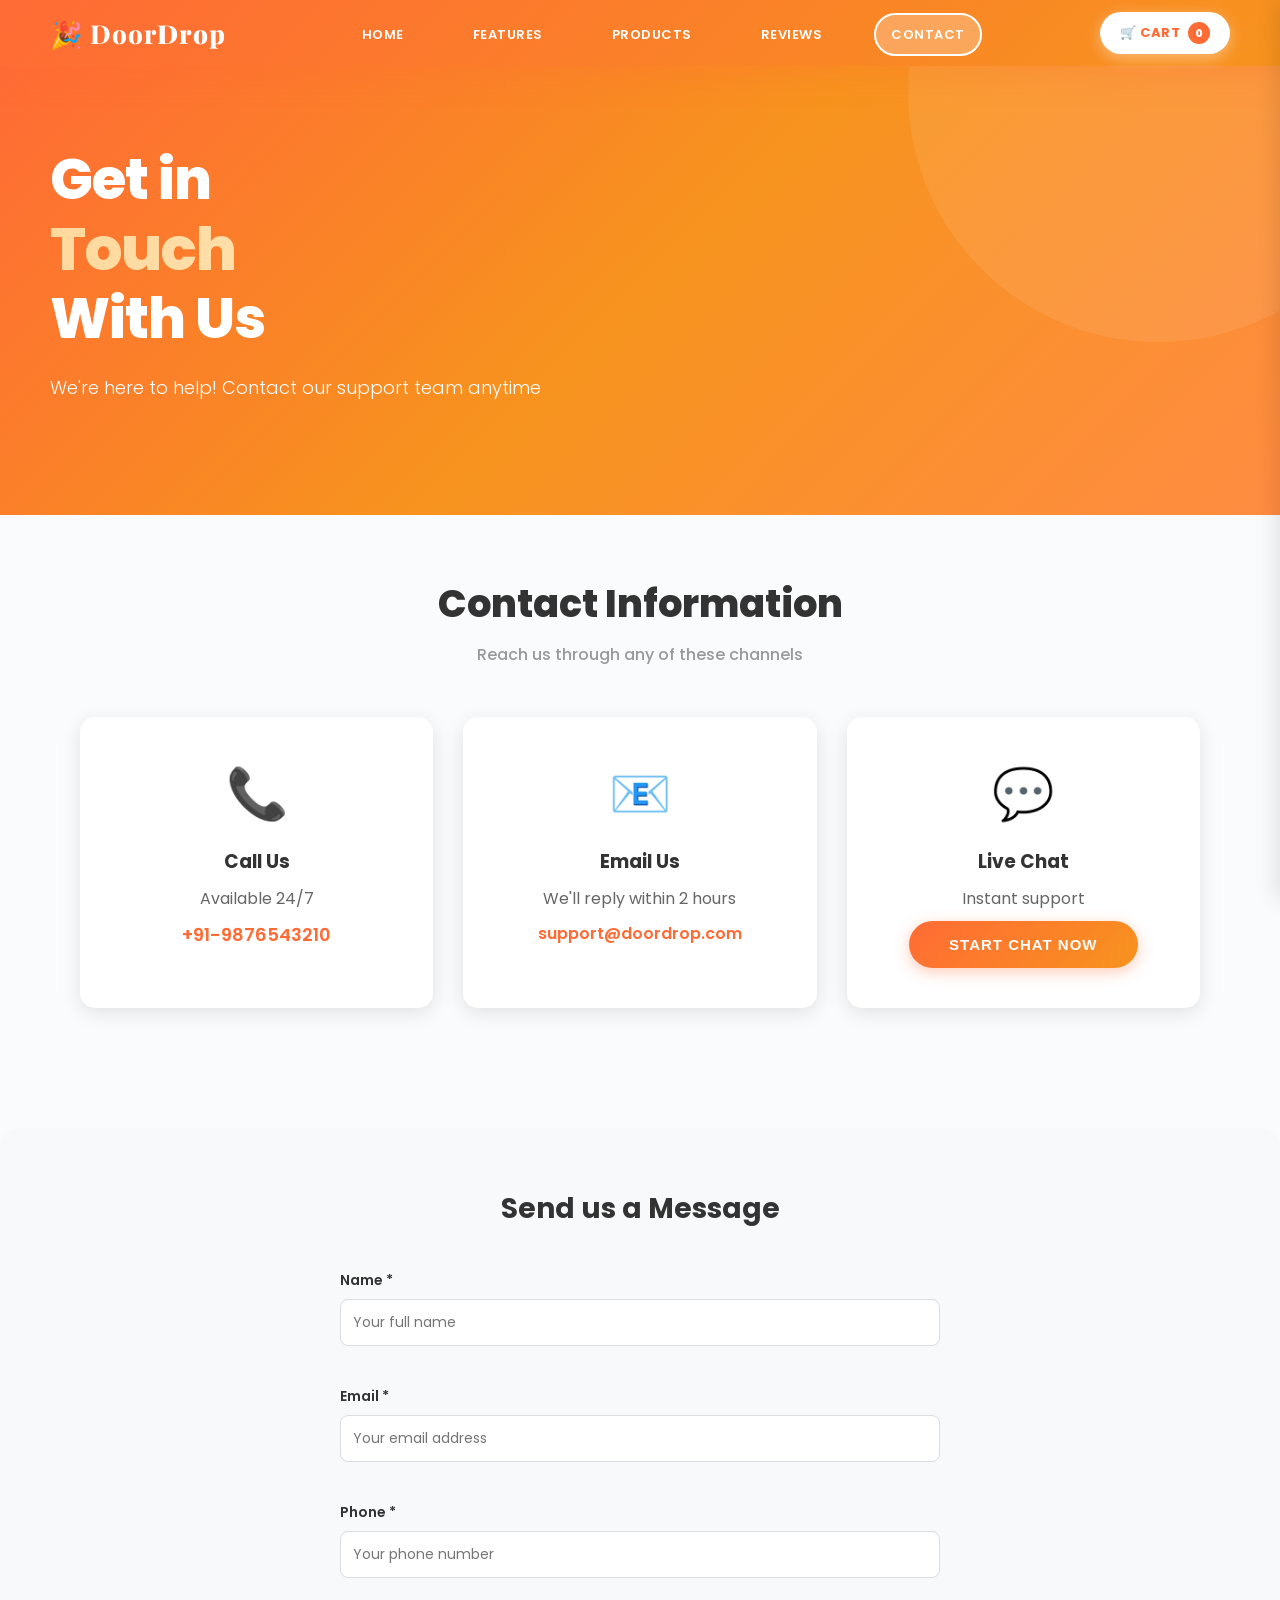
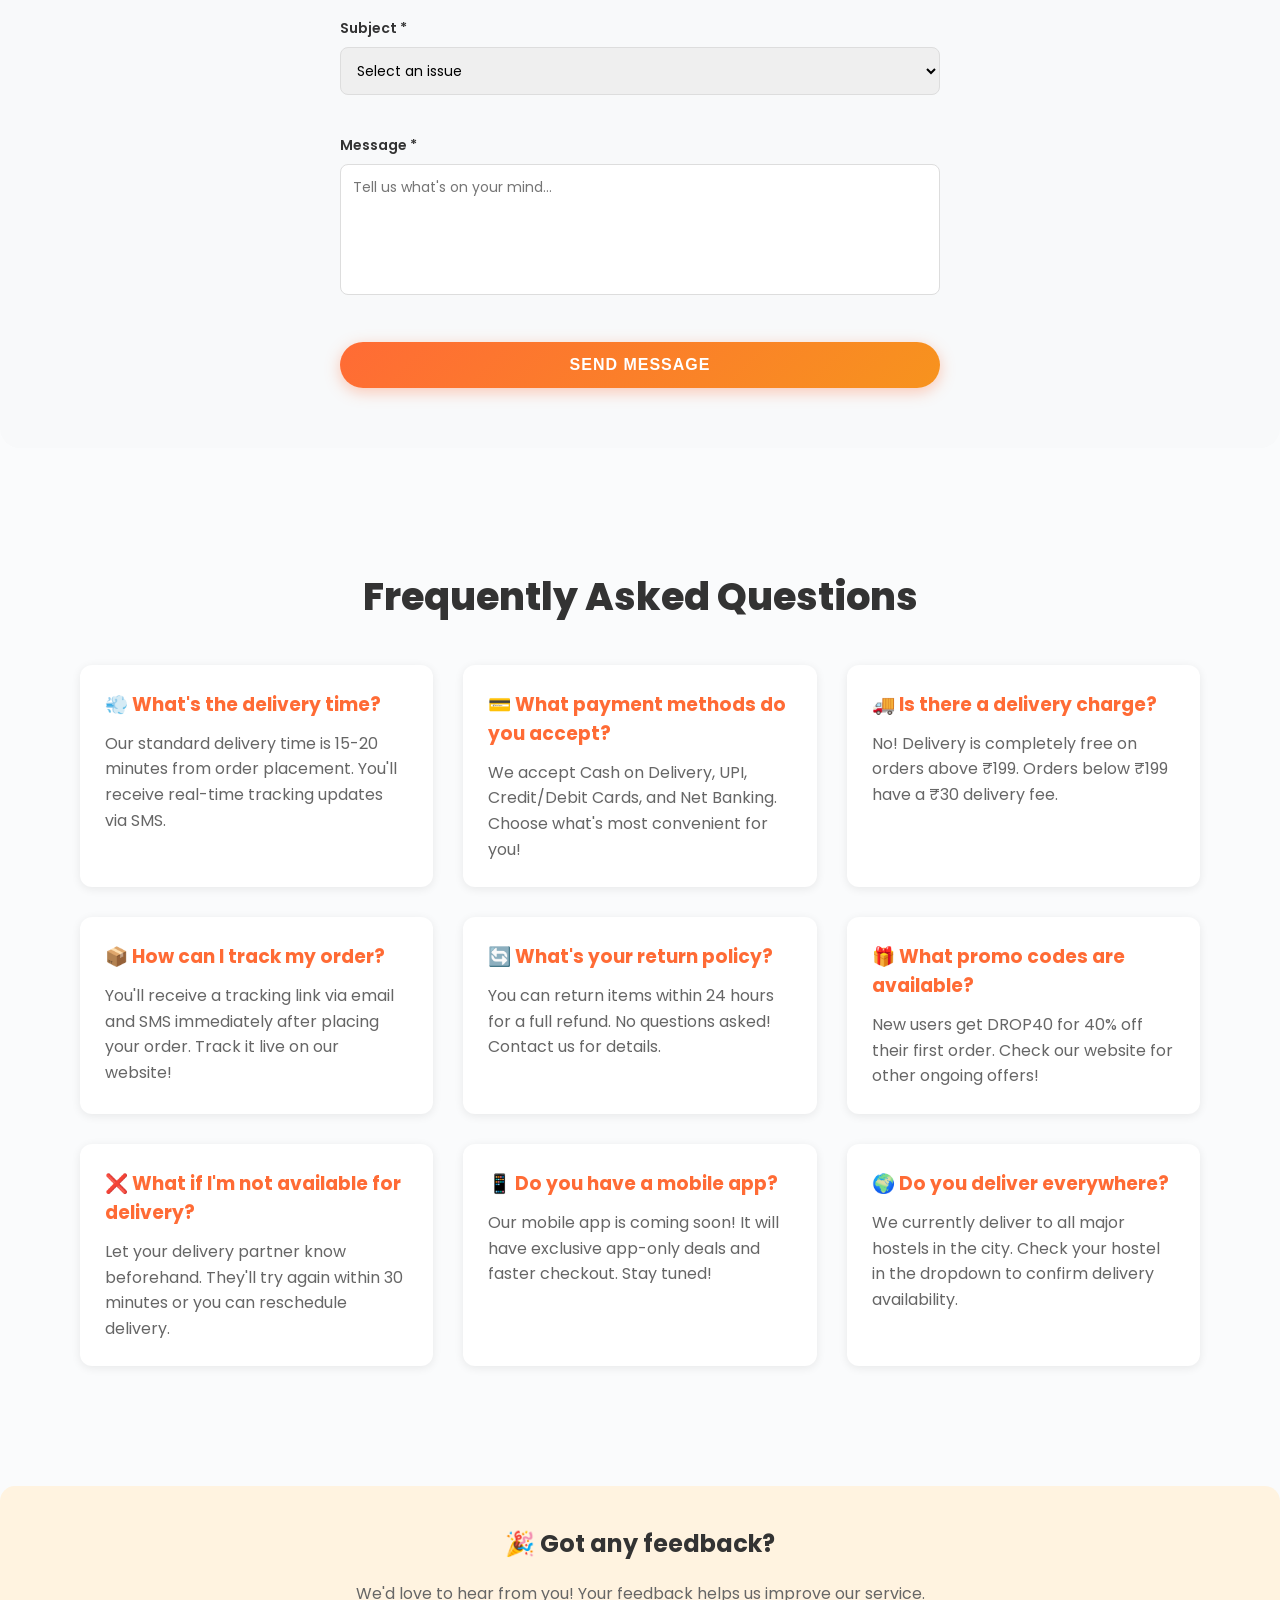
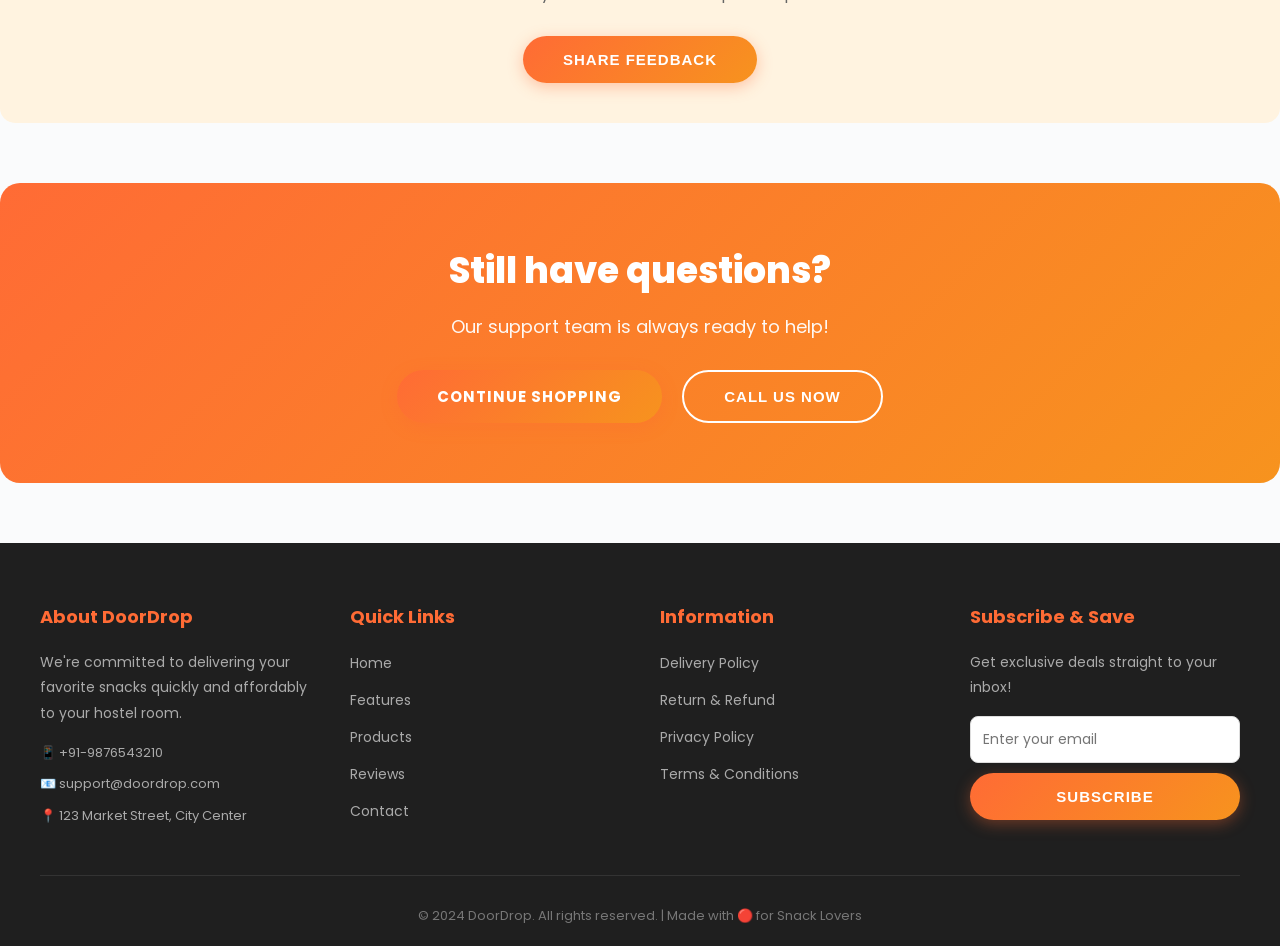
==== contact.html @ be9f6c6a "Add files via upload" ====
<!DOCTYPE html>
<html lang="en">

<head>
    <meta charset="UTF-8">
    <meta name="viewport" content="width=device-width, initial-scale=1.0">
    <title>Contact Us - DoorDrop</title>
    <link
        href="https://fonts.googleapis.com/css2?family=Poppins:wght@300;400;500;600;700;800&family=Playfair+Display:wght@700&display=swap"
        rel="stylesheet">
    <link rel="stylesheet" href="style.css">
</head>

<body>

    <nav class="navbar">
        <div class="nav-container">
            <div class="logo" onclick="window.location.href='index.html'">🎉 Door<span>Drop</span></div>
            <div class="hamburger" onclick="toggleMenu()">
                <span></span><span></span><span></span>
            </div>
            <ul class="nav-links" id="navLinks">
                <li><a href="index.html">Home</a></li>
                <li><a href="features.html">Features</a></li>
                <li><a href="products.html">Products</a></li>
                <li><a href="reviews.html">Reviews</a></li>
                <li><a href="contact.html" class="active">Contact</a></li>
            </ul>
            <button class="nav-cart-btn" onclick="openCart()">🛒 Cart <span class="cart-badge"
                    id="cartBadge">0</span></button>
        </div>
    </nav>

    <section class="hero" style="min-height:300px;">
        <div class="hero-content">
            <h1>Get in <span class="highlight">Touch</span> With Us</h1>
            <p>We're here to help! Contact our support team anytime</p>
        </div>
    </section>

    <section class="container">
        <h2 class="section-title">Contact Information</h2>
        <p class="section-subtitle">Reach us through any of these channels</p>

        <div
            style="display:grid;grid-template-columns:repeat(auto-fit,minmax(250px,1fr));gap:30px;margin-top:50px;margin-bottom:60px;">
            <div
                style="background:white;padding:40px;border-radius:15px;box-shadow:0 5px 20px rgba(0,0,0,0.1);text-align:center;">
                <div style="font-size:50px;margin-bottom:15px;">📞</div>
                <h3>Call Us</h3>
                <p style="margin:10px 0;color:#666;">Available 24/7</p>
                <p style="font-size:18px;font-weight:600;color:#ff6b35;">+91-9876543210</p>
            </div>

            <div
                style="background:white;padding:40px;border-radius:15px;box-shadow:0 5px 20px rgba(0,0,0,0.1);text-align:center;">
                <div style="font-size:50px;margin-bottom:15px;">📧</div>
                <h3>Email Us</h3>
                <p style="margin:10px 0;color:#666;">We'll reply within 2 hours</p>
                <p style="font-size:16px;font-weight:600;color:#ff6b35;">support@doordrop.com</p>
            </div>

            <div
                style="background:white;padding:40px;border-radius:15px;box-shadow:0 5px 20px rgba(0,0,0,0.1);text-align:center;">
                <div style="font-size:50px;margin-bottom:15px;">💬</div>
                <h3>Live Chat</h3>
                <p style="margin:10px 0;color:#666;">Instant support</p>
                <button class="btn-primary" onclick="showToast('💬 Live chat feature coming soon!')">Start Chat
                    Now</button>
            </div>
        </div>
    </section>

    <section style="background:#f8f9fa;padding:60px 40px;border-radius:20px;">
        <div style="max-width:600px;margin:0 auto;">
            <h2 style="text-align:center;margin-bottom:40px;font-size:28px;">Send us a Message</h2>
            <form style="display:flex;flex-direction:column;gap:20px;">
                <div class="form-group">
                    <label style="color:#333;font-weight:600;display:block;margin-bottom:8px;">Name *</label>
                    <input type="text" placeholder="Your full name"
                        style="width:100%;padding:12px;border:1px solid #ddd;border-radius:8px;font-family:'Poppins',sans-serif;font-size:14px;">
                </div>

                <div class="form-group">
                    <label style="color:#333;font-weight:600;display:block;margin-bottom:8px;">Email *</label>
                    <input type="email" placeholder="Your email address"
                        style="width:100%;padding:12px;border:1px solid #ddd;border-radius:8px;font-family:'Poppins',sans-serif;font-size:14px;">
                </div>

                <div class="form-group">
                    <label style="color:#333;font-weight:600;display:block;margin-bottom:8px;">Phone *</label>
                    <input type="tel" placeholder="Your phone number"
                        style="width:100%;padding:12px;border:1px solid #ddd;border-radius:8px;font-family:'Poppins',sans-serif;font-size:14px;"
                        maxlength="10">
                </div>

                <div class="form-group">
                    <label style="color:#333;font-weight:600;display:block;margin-bottom:8px;">Subject *</label>
                    <select
                        style="width:100%;padding:12px;border:1px solid #ddd;border-radius:8px;font-family:'Poppins',sans-serif;font-size:14px;">
                        <option>Select an issue</option>
                        <option>Order Issue</option>
                        <option>Delivery Problem</option>
                        <option>Product Quality</option>
                        <option>Payment Issue</option>
                        <option>Refund Request</option>
                        <option>General Inquiry</option>
                        <option>Partnership</option>
                    </select>
                </div>

                <div class="form-group">
                    <label style="color:#333;font-weight:600;display:block;margin-bottom:8px;">Message *</label>
                    <textarea placeholder="Tell us what's on your mind..." rows="5"
                        style="width:100%;padding:12px;border:1px solid #ddd;border-radius:8px;font-family:'Poppins',sans-serif;font-size:14px;resize:none;"></textarea>
                </div>

                <button class="btn-primary" onclick="showToast('✅ Message sent! We\'ll get back to you soon.')"
                    type="button" style="padding:14px;font-size:16px;border:none;cursor:pointer;width:100%;">Send
                    Message</button>
            </form>
        </div>
    </section>

    <section class="container" style="margin-top:60px;">
        <h2 class="section-title">Frequently Asked Questions</h2>
        <div style="display:grid;grid-template-columns:repeat(auto-fit,minmax(300px,1fr));gap:30px;margin-top:40px;">

            <div style="background:white;padding:25px;border-radius:12px;box-shadow:0 2px 10px rgba(0,0,0,0.08);">
                <h3 style="color:#ff6b35;margin-bottom:12px;">💨 What's the delivery time?</h3>
                <p style="color:#666;line-height:1.6;">Our standard delivery time is 15-20 minutes from order placement.
                    You'll receive real-time tracking updates via SMS.</p>
            </div>

            <div style="background:white;padding:25px;border-radius:12px;box-shadow:0 2px 10px rgba(0,0,0,0.08);">
                <h3 style="color:#ff6b35;margin-bottom:12px;">💳 What payment methods do you accept?</h3>
                <p style="color:#666;line-height:1.6;">We accept Cash on Delivery, UPI, Credit/Debit Cards, and Net
                    Banking. Choose what's most convenient for you!</p>
            </div>

            <div style="background:white;padding:25px;border-radius:12px;box-shadow:0 2px 10px rgba(0,0,0,0.08);">
                <h3 style="color:#ff6b35;margin-bottom:12px;">🚚 Is there a delivery charge?</h3>
                <p style="color:#666;line-height:1.6;">No! Delivery is completely free on orders above ₹199. Orders
                    below ₹199 have a ₹30 delivery fee.</p>
            </div>

            <div style="background:white;padding:25px;border-radius:12px;box-shadow:0 2px 10px rgba(0,0,0,0.08);">
                <h3 style="color:#ff6b35;margin-bottom:12px;">📦 How can I track my order?</h3>
                <p style="color:#666;line-height:1.6;">You'll receive a tracking link via email and SMS immediately
                    after placing your order. Track it live on our website!</p>
            </div>

            <div style="background:white;padding:25px;border-radius:12px;box-shadow:0 2px 10px rgba(0,0,0,0.08);">
                <h3 style="color:#ff6b35;margin-bottom:12px;">🔄 What's your return policy?</h3>
                <p style="color:#666;line-height:1.6;">You can return items within 24 hours for a full refund. No
                    questions asked! Contact us for details.</p>
            </div>

            <div style="background:white;padding:25px;border-radius:12px;box-shadow:0 2px 10px rgba(0,0,0,0.08);">
                <h3 style="color:#ff6b35;margin-bottom:12px;">🎁 What promo codes are available?</h3>
                <p style="color:#666;line-height:1.6;">New users get DROP40 for 40% off their first order. Check our
                    website for other ongoing offers!</p>
            </div>

            <div style="background:white;padding:25px;border-radius:12px;box-shadow:0 2px 10px rgba(0,0,0,0.08);">
                <h3 style="color:#ff6b35;margin-bottom:12px;">❌ What if I'm not available for delivery?</h3>
                <p style="color:#666;line-height:1.6;">Let your delivery partner know beforehand. They'll try again
                    within 30 minutes or you can reschedule delivery.</p>
            </div>

            <div style="background:white;padding:25px;border-radius:12px;box-shadow:0 2px 10px rgba(0,0,0,0.08);">
                <h3 style="color:#ff6b35;margin-bottom:12px;">📱 Do you have a mobile app?</h3>
                <p style="color:#666;line-height:1.6;">Our mobile app is coming soon! It will have exclusive app-only
                    deals and faster checkout. Stay tuned!</p>
            </div>

            <div style="background:white;padding:25px;border-radius:12px;box-shadow:0 2px 10px rgba(0,0,0,0.08);">
                <h3 style="color:#ff6b35;margin-bottom:12px;">🌍 Do you deliver everywhere?</h3>
                <p style="color:#666;line-height:1.6;">We currently deliver to all major hostels in the city. Check your
                    hostel in the dropdown to confirm delivery availability.</p>
            </div>

        </div>
    </section>

    <section style="background:#fff3e0;padding:40px;border-radius:15px;margin:60px 0;">
        <h2 style="text-align:center;margin-bottom:20px;">🎉 Got any feedback?</h2>
        <p style="text-align:center;color:#666;margin-bottom:30px;">We'd love to hear from you! Your feedback helps us
            improve our service.</p>
        <div style="text-align:center;">
            <button class="btn-primary"
                onclick="showToast('Thanks for your feedback! Please fill the contact form above.')">Share
                Feedback</button>
        </div>
    </section>

    <section class="cta-section">
        <h2>Still have questions?</h2>
        <p>Our support team is always ready to help!</p>
        <div class="cta-buttons" style="justify-content:center;">
            <a href="products.html" class="btn-primary">Continue Shopping</a>
            <button class="btn-secondary" onclick="showToast('📞 Calling support team...')">Call Us Now</button>
        </div>
    </section>

    <footer class="footer">
        <div class="footer-content">
            <div class="footer-section">
                <h3>About DoorDrop</h3>
                <p>We're committed to delivering your favorite snacks quickly and affordably to your hostel room.</p>
                <div class="contact-info">
                    <p>📱 +91-9876543210</p>
                    <p>📧 support@doordrop.com</p>
                    <p>📍 123 Market Street, City Center</p>
                </div>
            </div>
            <div class="footer-section">
                <h3>Quick Links</h3>
                <ul>
                    <li><a href="index.html">Home</a></li>
                    <li><a href="features.html">Features</a></li>
                    <li><a href="products.html">Products</a></li>
                    <li><a href="reviews.html">Reviews</a></li>
                    <li><a href="contact.html">Contact</a></li>
                </ul>
            </div>
            <div class="footer-section">
                <h3>Information</h3>
                <ul>
                    <li><a href="#">Delivery Policy</a></li>
                    <li><a href="#">Return & Refund</a></li>
                    <li><a href="#">Privacy Policy</a></li>
                    <li><a href="#">Terms & Conditions</a></li>
                </ul>
            </div>
            <div class="footer-section">
                <h3>Subscribe & Save</h3>
                <p>Get exclusive deals straight to your inbox!</p>
                <div class="form-group" style="margin-bottom:0;">
                    <input type="email" id="newsletterEmail" placeholder="Enter your email" style="margin-bottom:10px;">
                    <button class="btn-primary" onclick="subscribeNewsletter()" style="width:100%;">Subscribe</button>
                </div>
            </div>
        </div>
        <div class="footer-bottom">
            <p>&copy; 2024 DoorDrop. All rights reserved. | Made with 🔴 for Snack Lovers</p>
        </div>
    </footer>

    <div id="toast" class="toast"></div>
    <div class="cart-overlay" id="cartOverlay" onclick="closeCart()"></div>
    <aside class="cart-sidebar" id="cartSidebar">
        <div class="cart-sidebar-head">
            <div>
                <h3>🛒 Your Cart</h3>
                <div class="cart-head-count" id="cartHeadCount">0 items</div>
            </div>
            <button class="cart-close-btn" onclick="closeCart()">✕</button>
        </div>
        <div class="cart-items-scroll" id="cartItemsList">
            <div class="cart-empty-state">
                <div class="cart-empty-icon">🛒</div>
                <p>Your cart is empty.<br>Start adding snacks!</p>
            </div>
        </div>
        <div class="cart-sidebar-foot">
            <div class="cart-total-row">
                <span>Total</span>
                <span class="cart-total-amount" id="cartTotalAmt">₹0</span>
            </div>
            <div class="cart-free-del">🚚 Free delivery on orders above ₹199</div>
            <button class="cart-checkout-btn" onclick="openCheckout()">Proceed to Checkout →</button>
        </div>
    </aside>

    <div class="checkout-modal-bg" id="checkoutModalBg">
        <div class="checkout-modal">
            <div class="checkout-modal-head">
                <h3>📋 Complete Your Order</h3>
                <button class="cart-close-btn" onclick="closeCheckout()">✕</button>
            </div>
            <div class="checkout-modal-body">
                <div class="checkout-order-box" id="checkoutSummaryBox"></div>
                <div class="form-group">
                    <label>Full Name *</label>
                    <input type="text" id="co_name" placeholder="Your full name">
                </div>
                <div class="form-group">
                    <label>Phone Number *</label>
                    <input type="tel" id="co_phone" placeholder="10-digit mobile number" maxlength="10">
                </div>
                <div class="form-group">
                    <label>Email Address</label>
                    <input type="email" id="co_email" placeholder="Your email (optional)">
                </div>
                <div class="form-group">
                    <label>🏠 Hostel Name *</label>
                    <select id="co_hostel">
                        <option value="">Select your hostel</option>
                        <option>Archimedes Hostel</option>
                        <option>Franklin Hostel</option>
                        <option>Magellan Hostel</option>
                        <option>Aristotle Hostel</option>
                        <option>Alfred Nobel Hostel</option>
                        <option>Marco Polo Hostel</option>
                        <option>Armstrong Hostel</option>
                        <option>Vasco da Gama Hostel</option>
                        <option>Columbus Hostel</option>
                        <option>IBN Hostel</option>
                        <option>NGH Hostel</option>
                        <option>PI Hostel</option>
                    </select>
                </div>
                <div class="hostel-fields-row">
                    <div class="form-group" style="margin-bottom:0;">
                        <label>🏢 Floor *</label>
                        <select id="co_floor">
                            <option value="">Select floor</option>
                            <option value="Ground">Ground Floor</option>
                            <option value="1st">1st Floor</option>
                            <option value="2nd">2nd Floor</option>
                            <option value="3rd">3rd Floor</option>
                            <option value="4th">4th Floor</option>
                            <option value="5th">5th Floor</option>
                            <option value="6th">6th Floor</option>
                            <option value="7th">7th Floor</option>
                            <option value="8th">8th Floor</option>
                            <option value="9th">9th Floor</option>
                        </select>
                    </div>
                    <div class="form-group" style="margin-bottom:0;">
                        <label>🚪 Room Number *</label>
                        <input type="text" id="co_room" placeholder="e.g. 204">
                    </div>
                </div>
                <div class="form-group" style="margin-top:20px;">
                    <label>Payment Method *</label>
                    <select id="co_payment">
                        <option value="">Select payment method</option>
                        <option value="cod">Cash on Delivery</option>
                        <option value="upi">UPI Payment</option>
                        <option value="card">Credit / Debit Card</option>
                        <option value="netbanking">Net Banking</option>
                    </select>
                </div>
                <div class="form-group">
                    <label>Promo Code</label>
                    <div class="promo-row">
                        <input type="text" id="co_promo" placeholder="e.g. DROP40">
                        <button class="btn-small" onclick="applyPromo()">Apply</button>
                    </div>
                </div>
                <button class="cart-checkout-btn" onclick="placeOrder()" style="margin-top:20px;">✅ Place Order</button>
            </div>
        </div>
    </div>

    <div class="success-modal-bg" id="successModalBg">
        <div class="success-modal-box">
            <div class="success-check">✅</div>
            <h2>Order Placed Successfully!</h2>
            <p>Thank you for shopping with DoorDrop. Your snacks are on the way to your room!</p>
            <div class="success-order-id" id="successOrderId">DD000000</div>
            <div class="success-delivery-note" id="successDeliveryNote"></div>
            <button class="btn-primary" onclick="closeSuccess()">Back to Home</button>
        </div>
    </div>

    <script src="script.js"></script>
</body>

</html>
---- style.css ----
* {
    margin: 0;
    padding: 0;
    box-sizing: border-box;
}

body {
    font-family: 'Poppins', sans-serif;
    background-color: #fafbfc;
    color: #333;
    overflow-x: hidden;
}

html {
    scroll-behavior: smooth;
}

/* ============ NAVIGATION ============ */
.navbar {
    background: linear-gradient(135deg, #ff6b35 0%, #f7931e 100%);
    padding: 12px 50px;
    position: sticky;
    top: 0;
    z-index: 1000;
    box-shadow: 0 8px 32px rgba(255, 107, 53, 0.25);
}

.nav-container {
    max-width: 1200px;
    margin: 0 auto;
    display: flex;
    justify-content: space-between;
    align-items: center;
    gap: 20px;
}

.logo {
    color: white;
    font-size: 26px;
    font-weight: 800;
    font-family: 'Playfair Display', serif;
    letter-spacing: 1px;
    cursor: pointer;
    flex-shrink: 0;
    transition: transform 0.3s ease;
}

.logo:hover {
    transform: scale(1.05);
}

.logo span {
    color: #fff;
    font-weight: 900;
}

.nav-links {
    display: flex;
    gap: 35px;
    list-style: none;
    flex: 1;
    justify-content: center;
}

.nav-links a {
    color: white;
    text-decoration: none;
    font-size: 13px;
    font-weight: 600;
    padding: 10px 15px;
    border-radius: 25px;
    transition: all 0.3s;
    text-transform: uppercase;
    letter-spacing: 0.5px;
    border: 2px solid transparent;
}

.nav-links a:hover,
.nav-links a.active {
    background-color: rgba(255, 255, 255, 0.25);
    transform: translateY(-2px);
    border-color: white;
}

/* ── Cart Trigger Button ── */
.nav-cart-btn {
    display: flex;
    align-items: center;
    gap: 8px;
    background: white;
    color: #ff6b35;
    border: none;
    padding: 10px 20px;
    border-radius: 50px;
    font-family: 'Poppins', sans-serif;
    font-size: 13px;
    font-weight: 700;
    cursor: pointer;
    transition: all 0.3s;
    flex-shrink: 0;
    text-transform: uppercase;
    letter-spacing: 0.5px;
    box-shadow: 0 4px 15px rgba(255, 255, 255, 0.4);
}

.nav-cart-btn:hover {
    transform: translateY(-2px);
    box-shadow: 0 8px 24px rgba(255, 255, 255, 0.6);
    background: #fafafa;
}

.cart-badge {
    background: #ff6b35;
    color: white;
    border-radius: 50%;
    min-width: 22px;
    height: 22px;
    font-size: 11px;
    font-weight: 800;
    display: inline-flex;
    align-items: center;
    justify-content: center;
    padding: 0 4px;
    transition: transform 0.2s;
}

.cart-badge.pop {
    animation: badgePop 0.25s ease;
}

@keyframes badgePop {
    0%, 100% { transform: scale(1); }
    50% { transform: scale(1.5); }
}

.hamburger {
    display: none;
    flex-direction: column;
    gap: 5px;
    cursor: pointer;
}

.hamburger span {
    width: 25px;
    height: 3px;
    background: white;
    border-radius: 2px;
    transition: all 0.3s;
}

/* ============ HERO SECTION ============ */
.hero {
    background: linear-gradient(135deg, #ff6b35 0%, #f7931e 50%, #ff8c42 100%);
    color: white;
    padding: 80px 50px;
    display: flex;
    align-items: center;
    justify-content: space-between;
    gap: 60px;
    position: relative;
    overflow: hidden;
    min-height: 600px;
}

.hero::before {
    content: '';
    position: absolute;
    top: -50%;
    right: -10%;
    width: 500px;
    height: 500px;
    background: rgba(255, 255, 255, 0.08);
    border-radius: 50%;
}

.hero-content {
    flex: 1;
    z-index: 2;
}

.hero h1 {
    font-size: 56px;
    font-weight: 800;
    margin-bottom: 20px;
    letter-spacing: -1px;
    line-height: 1.2;
    animation: slideInLeft 0.8s ease-out;
}

.hero .highlight {
    color: #fff;
    font-size: 60px;
    display: block;
    background: linear-gradient(135deg, #ffd89b, #fff9e6);
    -webkit-background-clip: text;
    -webkit-text-fill-color: transparent;
    background-clip: text;
}

.hero p {
    font-size: 18px;
    opacity: 0.95;
    margin-bottom: 30px;
    line-height: 1.8;
    font-weight: 300;
    animation: slideInLeft 0.8s ease-out 0.1s both;
}

.hero-image {
    flex: 1;
    position: relative;
    height: 400px;
    z-index: 2;
}

.floating-item {
    position: absolute;
    font-size: 70px;
    animation: float 3s ease-in-out infinite;
    filter: drop-shadow(0 4px 8px rgba(0,0,0,0.1));
}

.item1 { top: 20px; left: 20px; animation-delay: 0s; }
.item2 { top: 100px; right: 40px; animation-delay: 0.5s; }
.item3 { bottom: 50px; left: 50px; animation-delay: 1s; }
.item4 { top: 180px; right: 100px; animation-delay: 1.5s; }
.item5 { bottom: 20px; right: 20px; animation-delay: 2s; }

@keyframes float {
    0%, 100% { transform: translateY(0px); }
    50% { transform: translateY(-20px); }
}

@keyframes slideInLeft {
    from {
        opacity: 0;
        transform: translateX(-50px);
    }
    to {
        opacity: 1;
        transform: translateX(0);
    }
}

/* ============ BUTTONS ============ */
.cta-buttons {
    display: flex;
    gap: 20px;
    flex-wrap: wrap;
    animation: slideInLeft 0.8s ease-out 0.2s both;
}

.btn-primary,
.btn-secondary {
    padding: 15px 40px;
    border-radius: 50px;
    cursor: pointer;
    font-size: 15px;
    font-weight: 700;
    transition: all 0.3s;
    text-transform: uppercase;
    letter-spacing: 1px;
    text-decoration: none;
    display: inline-flex;
    align-items: center;
    justify-content: center;
    border: none;
}

.btn-primary {
    background: linear-gradient(135deg, #ff6b35 0%, #f7931e 100%);
    color: white;
    box-shadow: 0 4px 15px rgba(255, 107, 53, 0.35);
}

.btn-primary:hover {
    transform: translateY(-3px);
    box-shadow: 0 8px 25px rgba(255, 107, 53, 0.45);
}

.btn-secondary {
    background: transparent;
    color: white;
    border: 2px solid white;
}

.btn-secondary:hover {
    background: rgba(255, 255, 255, 0.1);
    transform: translateY(-3px);
}

.btn-small {
    padding: 8px 20px;
    font-size: 12px;
    border-radius: 25px;
    background: #ff6b35;
    color: white;
    border: none;
    cursor: pointer;
    transition: all 0.3s;
    font-weight: 600;
}

.btn-small:hover {
    background: #f7931e;
    transform: scale(1.05);
}

/* ============ STATS ============ */
.stats {
    display: grid;
    grid-template-columns: repeat(auto-fit, minmax(200px, 1fr));
    gap: 30px;
    max-width: 1200px;
    margin: 0 auto;
    padding: 50px;
    background: white;
    border-radius: 20px;
    margin-top: -80px;
    position: relative;
    z-index: 10;
    box-shadow: 0 10px 40px rgba(255, 107, 53, 0.1);
}

.stat-item {
    text-align: center;
    padding: 30px;
    background: linear-gradient(135deg, #fff5f0, #fff9f3);
    border-radius: 15px;
    cursor: pointer;
    transition: all 0.3s;
    border: 1px solid #ffe4d1;
}

.stat-item:hover {
    transform: translateY(-5px);
    box-shadow: 0 8px 20px rgba(255, 107, 53, 0.15);
    border-color: #ff6b35;
}

.stat-item h3 {
    font-size: 32px;
    color: #ff6b35;
    font-weight: 800;
    margin-bottom: 10px;
}

.stat-item p {
    color: #666;
    font-size: 14px;
    font-weight: 500;
}

/* ============ CONTAINER ============ */
.container {
    max-width: 1200px;
    margin: 0 auto;
    padding: 60px 40px;
}

.section-title {
    font-size: 38px;
    font-weight: 800;
    color: #333;
    margin-bottom: 10px;
    text-align: center;
}

.section-subtitle {
    text-align: center;
    color: #999;
    font-size: 16px;
    margin-bottom: 40px;
    font-weight: 500;
}

/* ============ FEATURE CARDS ============ */
.features-preview {
    display: grid;
    grid-template-columns: repeat(auto-fit, minmax(260px, 1fr));
    gap: 30px;
    margin-bottom: 20px;
}

.feature-card {
    background: white;
    padding: 40px 30px;
    border-radius: 16px;
    text-align: center;
    transition: all 0.3s;
    border: 1px solid #f0f0f0;
    box-shadow: 0 2px 10px rgba(0, 0, 0, 0.05);
    cursor: pointer;
}

.feature-card:hover {
    transform: translateY(-8px);
    box-shadow: 0 15px 40px rgba(255, 107, 53, 0.15);
    border-color: #ff6b35;
}

.feature-icon {
    font-size: 48px;
    margin-bottom: 15px;
    display: block;
}

.feature-card h3 {
    font-size: 18px;
    font-weight: 700;
    margin-bottom: 12px;
    color: #333;
}

.feature-card p {
    color: #666;
    font-size: 14px;
    line-height: 1.6;
    font-weight: 400;
}

/* ============ OFFER SECTION ============ */
.offer-section {
    background: linear-gradient(135deg, #ff6b35 0%, #f7931e 100%);
    padding: 60px 40px;
    text-align: center;
    border-radius: 20px;
    margin: 60px auto;
    max-width: 1200px;
    color: white;
}

.offer-box {
    background: rgba(255, 255, 255, 0.08);
    padding: 40px;
    border-radius: 16px;
    border: 1px solid rgba(255, 255, 255, 0.15);
}

.offer-box h2 {
    font-size: 32px;
    margin-bottom: 15px;
    font-weight: 800;
}

.price-tag {
    font-size: 48px;
    color: #fff;
    font-weight: 900;
    margin-bottom: 10px;
    background: linear-gradient(135deg, #ffd89b, #fff9e6);
    -webkit-background-clip: text;
    -webkit-text-fill-color: transparent;
    background-clip: text;
}

.offer-box p {
    font-size: 18px;
    margin-bottom: 30px;
    opacity: 0.95;
}

.countdown {
    display: flex;
    justify-content: center;
    gap: 20px;
    margin: 30px 0;
}

.timer-box {
    background: rgba(255, 255, 255, 0.12);
    padding: 20px 30px;
    border-radius: 12px;
    backdrop-filter: blur(10px);
    border: 1px solid rgba(255, 255, 255, 0.2);
}

.timer-box span {
    font-size: 32px;
    font-weight: 800;
    display: block;
    color: white;
}

.timer-box p {
    font-size: 12px;
    margin-top: 5px;
    opacity: 0.9;
}

/* ============ PRODUCTS GRID ============ */
.products-grid {
    display: grid;
    grid-template-columns: repeat(auto-fill, minmax(240px, 1fr));
    gap: 25px;
}

.product-card {
    background: white;
    border-radius: 16px;
    overflow: hidden;
    transition: all 0.3s;
    box-shadow: 0 2px 12px rgba(0, 0, 0, 0.08);
    border: 1px solid #f0f0f0;
}

.product-card:hover {
    transform: translateY(-8px);
    box-shadow: 0 15px 40px rgba(255, 107, 53, 0.15);
}

.product-image {
    height: 180px;
    background: linear-gradient(135deg, #fff5f0, #fff9f3);
    display: flex;
    align-items: center;
    justify-content: center;
    font-size: 60px;
    position: relative;
    overflow: hidden;
}

.product-badge {
    position: absolute;
    top: 10px;
    right: 10px;
    background: linear-gradient(135deg, #ff6b35, #f7931e);
    color: white;
    padding: 6px 12px;
    border-radius: 20px;
    font-size: 11px;
    font-weight: 700;
    text-transform: uppercase;
}

.product-body {
    padding: 20px;
}

.product-body h3 {
    font-size: 16px;
    font-weight: 700;
    margin-bottom: 8px;
    color: #333;
}

.product-body p {
    font-size: 13px;
    color: #666;
    margin-bottom: 8px;
    font-weight: 500;
}

.product-body p.desc {
    font-size: 13px;
    color: #999;
    font-weight: 400;
    margin-bottom: 15px;
    line-height: 1.5;
}

.price-footer {
    display: flex;
    justify-content: space-between;
    align-items: center;
    border-top: 1px solid #f0f0f0;
    padding-top: 15px;
}

.price {
    font-size: 16px;
    font-weight: 800;
    color: #ff6b35;
}

/* ============ TESTIMONIALS ============ */
.testimonials {
    display: grid;
    grid-template-columns: repeat(auto-fit, minmax(300px, 1fr));
    gap: 25px;
}

.testimonial-card {
    background: white;
    padding: 30px;
    border-radius: 12px;
    box-shadow: 0 2px 10px rgba(0, 0, 0, 0.05);
    border-left: 4px solid #ff6b35;
    transition: all 0.3s;
}

.testimonial-card:hover {
    transform: translateY(-5px);
    box-shadow: 0 10px 30px rgba(255, 107, 53, 0.1);
}

.rating {
    color: #ffc107;
    margin-bottom: 15px;
    font-size: 16px;
}

.testimonial-card p {
    margin-bottom: 15px;
    line-height: 1.6;
    color: #555;
}

.author {
    font-weight: 700;
    color: #333;
    margin-bottom: 5px;
}

/* ============ CTA SECTION ============ */
.cta-section {
    background: linear-gradient(135deg, #ff6b35 0%, #f7931e 100%);
    padding: 60px 40px;
    text-align: center;
    border-radius: 20px;
    margin: 60px 0;
    color: white;
}

.cta-section h2 {
    font-size: 36px;
    font-weight: 800;
    margin-bottom: 15px;
}

.cta-section p {
    font-size: 18px;
    margin-bottom: 30px;
    opacity: 0.95;
}

/* ============ FOOTER ============ */
.footer {
    background: #1f1f1f;
    color: white;
    padding: 60px 40px 20px;
}

.footer-content {
    display: grid;
    grid-template-columns: repeat(auto-fit, minmax(250px, 1fr));
    gap: 40px;
    max-width: 1200px;
    margin: 0 auto 40px;
}

.footer-section h3 {
    font-size: 18px;
    font-weight: 700;
    margin-bottom: 20px;
    color: #ff6b35;
}

.footer-section p {
    font-size: 14px;
    line-height: 1.8;
    color: #aaa;
    margin-bottom: 15px;
}

.footer-section ul {
    list-style: none;
}

.footer-section ul li {
    margin-bottom: 12px;
}

.footer-section a {
    color: #aaa;
    text-decoration: none;
    transition: color 0.3s;
    font-size: 14px;
}

.footer-section a:hover {
    color: #ff6b35;
}

.contact-info p {
    font-size: 13px;
    color: #aaa;
    margin-bottom: 8px;
}

.footer-bottom {
    text-align: center;
    padding-top: 30px;
    border-top: 1px solid #333;
    color: #777;
    font-size: 13px;
}

/* ============ CART SIDEBAR ============ */
.cart-overlay {
    position: fixed;
    top: 0;
    left: 0;
    right: 0;
    bottom: 0;
    background: rgba(0, 0, 0, 0.5);
    z-index: 1900;
    display: none;
    animation: fadeIn 0.3s ease;
}

.cart-sidebar {
    position: fixed;
    right: 0;
    top: 0;
    width: 400px;
    height: 100vh;
    background: white;
    z-index: 2000;
    box-shadow: -5px 0 20px rgba(0, 0, 0, 0.1);
    transform: translateX(100%);
    transition: transform 0.3s ease;
    display: flex;
    flex-direction: column;
}

.cart-sidebar.open {
    transform: translateX(0);
}

.cart-sidebar-head {
    display: flex;
    justify-content: space-between;
    align-items: center;
    padding: 20px;
    background: linear-gradient(135deg, #ff6b35, #f7931e);
    color: white;
}

.cart-sidebar-head h3 {
    font-size: 18px;
    font-weight: 700;
}

.cart-head-count {
    font-size: 12px;
    opacity: 0.9;
}

.cart-close-btn {
    background: none;
    border: none;
    color: white;
    font-size: 24px;
    cursor: pointer;
    transition: transform 0.2s;
}

.cart-close-btn:hover {
    transform: scale(1.2);
}

.cart-items-scroll {
    flex: 1;
    overflow-y: auto;
    padding: 20px;
}

.cart-empty-state {
    text-align: center;
    padding: 60px 20px;
}

.cart-empty-icon {
    font-size: 60px;
    margin-bottom: 15px;
}

.cart-empty-state p {
    color: #999;
    font-size: 14px;
}

.cart-item {
    background: #f9f9f9;
    padding: 15px;
    border-radius: 10px;
    margin-bottom: 15px;
    display: flex;
    justify-content: space-between;
    align-items: center;
}

.cart-item-details {
    flex: 1;
}

.cart-item-name {
    font-weight: 600;
    font-size: 14px;
    margin-bottom: 5px;
}

.cart-item-price {
    color: #ff6b35;
    font-weight: 700;
    font-size: 14px;
}

.cart-sidebar-foot {
    border-top: 1px solid #eee;
    padding: 20px;
}

.cart-total-row {
    display: flex;
    justify-content: space-between;
    font-weight: 700;
    font-size: 16px;
    margin-bottom: 10px;
}

.cart-free-del {
    background: #e8f5e9;
    color: #2e7d32;
    padding: 10px;
    border-radius: 6px;
    font-size: 12px;
    margin-bottom: 15px;
    text-align: center;
    font-weight: 600;
}

.cart-checkout-btn {
    width: 100%;
    padding: 15px;
    background: linear-gradient(135deg, #ff6b35, #f7931e);
    color: white;
    border: none;
    border-radius: 10px;
    font-weight: 700;
    cursor: pointer;
    transition: all 0.3s;
    font-size: 14px;
}

.cart-checkout-btn:hover {
    transform: translateY(-2px);
    box-shadow: 0 8px 20px rgba(255, 107, 53, 0.3);
}

/* ============ CHECKOUT MODAL ============ */
.checkout-modal-bg,
.success-modal-bg {
    position: fixed;
    top: 0;
    left: 0;
    right: 0;
    bottom: 0;
    background: rgba(0, 0, 0, 0.6);
    z-index: 2100;
    display: none;
    align-items: center;
    justify-content: center;
    animation: fadeIn 0.3s ease;
}

.checkout-modal-bg.open,
.success-modal-bg.open {
    display: flex;
}

.checkout-modal,
.success-modal-box {
    background: white;
    border-radius: 16px;
    max-width: 500px;
    width: 90%;
    max-height: 90vh;
    overflow-y: auto;
    box-shadow: 0 20px 60px rgba(0, 0, 0, 0.3);
}

.checkout-modal-head,
.success-modal-head {
    display: flex;
    justify-content: space-between;
    align-items: center;
    padding: 20px;
    background: linear-gradient(135deg, #ff6b35, #f7931e);
    color: white;
    border-bottom: 1px solid #eee;
}

.checkout-modal-head h3,
.success-modal-head h3 {
    margin: 0;
    font-size: 18px;
    font-weight: 700;
}

.checkout-modal-body {
    padding: 30px;
}

.checkout-order-box {
    background: #f9f9f9;
    padding: 20px;
    border-radius: 10px;
    margin-bottom: 25px;
}

.form-group {
    margin-bottom: 20px;
}

.form-group label {
    display: block;
    margin-bottom: 8px;
    font-weight: 600;
    font-size: 14px;
    color: #333;
}

.form-group input,
.form-group select,
.form-group textarea {
    width: 100%;
    padding: 12px;
    border: 1px solid #ddd;
    border-radius: 8px;
    font-size: 14px;
    font-family: 'Poppins', sans-serif;
    transition: border-color 0.3s;
}

.form-group input:focus,
.form-group select:focus,
.form-group textarea:focus {
    outline: none;
    border-color: #ff6b35;
    box-shadow: 0 0 0 3px rgba(255, 107, 53, 0.1);
}

.hostel-fields-row {
    display: grid;
    grid-template-columns: 1fr 1fr;
    gap: 15px;
}

.promo-row {
    display: flex;
    gap: 10px;
}

.promo-row input {
    flex: 1;
}

/* ============ SUCCESS MODAL ============ */
.success-modal-box {
    text-align: center;
    padding: 40px 30px;
}

.success-check {
    font-size: 60px;
    margin-bottom: 20px;
    animation: zoomIn 0.5s ease;
}

.success-modal-box h2 {
    font-size: 24px;
    color: #333;
    margin-bottom: 10px;
}

.success-modal-box p {
    color: #666;
    margin-bottom: 20px;
    font-size: 14px;
}

.success-order-id {
    background: #f0f0f0;
    padding: 15px;
    border-radius: 10px;
    font-weight: 700;
    color: #ff6b35;
    margin-bottom: 15px;
    font-size: 16px;
}

.success-delivery-note {
    background: #e8f5e9;
    padding: 12px;
    border-radius: 8px;
    color: #2e7d32;
    font-size: 13px;
    margin-bottom: 20px;
}

@keyframes fadeIn {
    from { opacity: 0; }
    to { opacity: 1; }
}

@keyframes zoomIn {
    from {
        opacity: 0;
        transform: scale(0.5);
    }
    to {
        opacity: 1;
        transform: scale(1);
    }
}

/* ============ TOAST ============ */
.toast {
    position: fixed;
    bottom: 20px;
    left: 20px;
    background: #333;
    color: white;
    padding: 16px 24px;
    border-radius: 10px;
    box-shadow: 0 4px 12px rgba(0, 0, 0, 0.3);
    z-index: 3000;
    display: none;
    animation: slideUp 0.3s ease;
    max-width: 300px;
}

.toast.show {
    display: block;
}

@keyframes slideUp {
    from {
        transform: translateY(100px);
        opacity: 0;
    }
    to {
        transform: translateY(0);
        opacity: 1;
    }
}

/* ============ FILTER BUTTON ============ */
.filter-btn {
    padding: 12px 20px;
    border: none;
    border-radius: 25px;
    cursor: pointer;
    font-weight: 600;
    transition: all 0.3s;
    font-size: 13px;
}

.filter-btn.active {
    background: linear-gradient(135deg, #ff6b35, #f7931e);
    color: white;
}

/* ============ RESPONSIVE ============ */
@media (max-width: 768px) {
    .navbar {
        padding: 12px 20px;
    }

    .nav-links {
        display: none;
    }

    .hamburger {
        display: flex;
    }

    .nav-links.active {
        display: flex;
        position: absolute;
        flex-direction: column;
        top: 60px;
        left: 0;
        right: 0;
        background: linear-gradient(135deg, #ff6b35, #f7931e);
        padding: 20px;
        gap: 10px;
    }

    .hero {
        flex-direction: column;
        padding: 40px 20px;
        min-height: auto;
    }

    .hero h1 {
        font-size: 36px;
    }

    .hero .highlight {
        font-size: 40px;
    }

    .hero-image {
        height: 250px;
    }

    .stats {
        margin-top: -40px;
        gap: 15px;
        padding: 30px 20px;
    }

    .container {
        padding: 40px 20px;
    }

    .section-title {
        font-size: 28px;
    }

    .cart-sidebar {
        width: 100%;
    }

    .checkout-modal,
    .success-modal-box {
        width: 95%;
    }

    .products-grid {
        grid-template-columns: repeat(auto-fill, minmax(160px, 1fr));
        gap: 15px;
    }

    .hostel-fields-row {
        grid-template-columns: 1fr;
    }

    .cta-buttons {
        flex-direction: column;
    }

    .btn-primary,
    .btn-secondary {
        width: 100%;
    }

    .features-preview {
        grid-template-columns: 1fr;
    }

    .footer-content {
        grid-template-columns: 1fr;
        gap: 30px;
    }
}
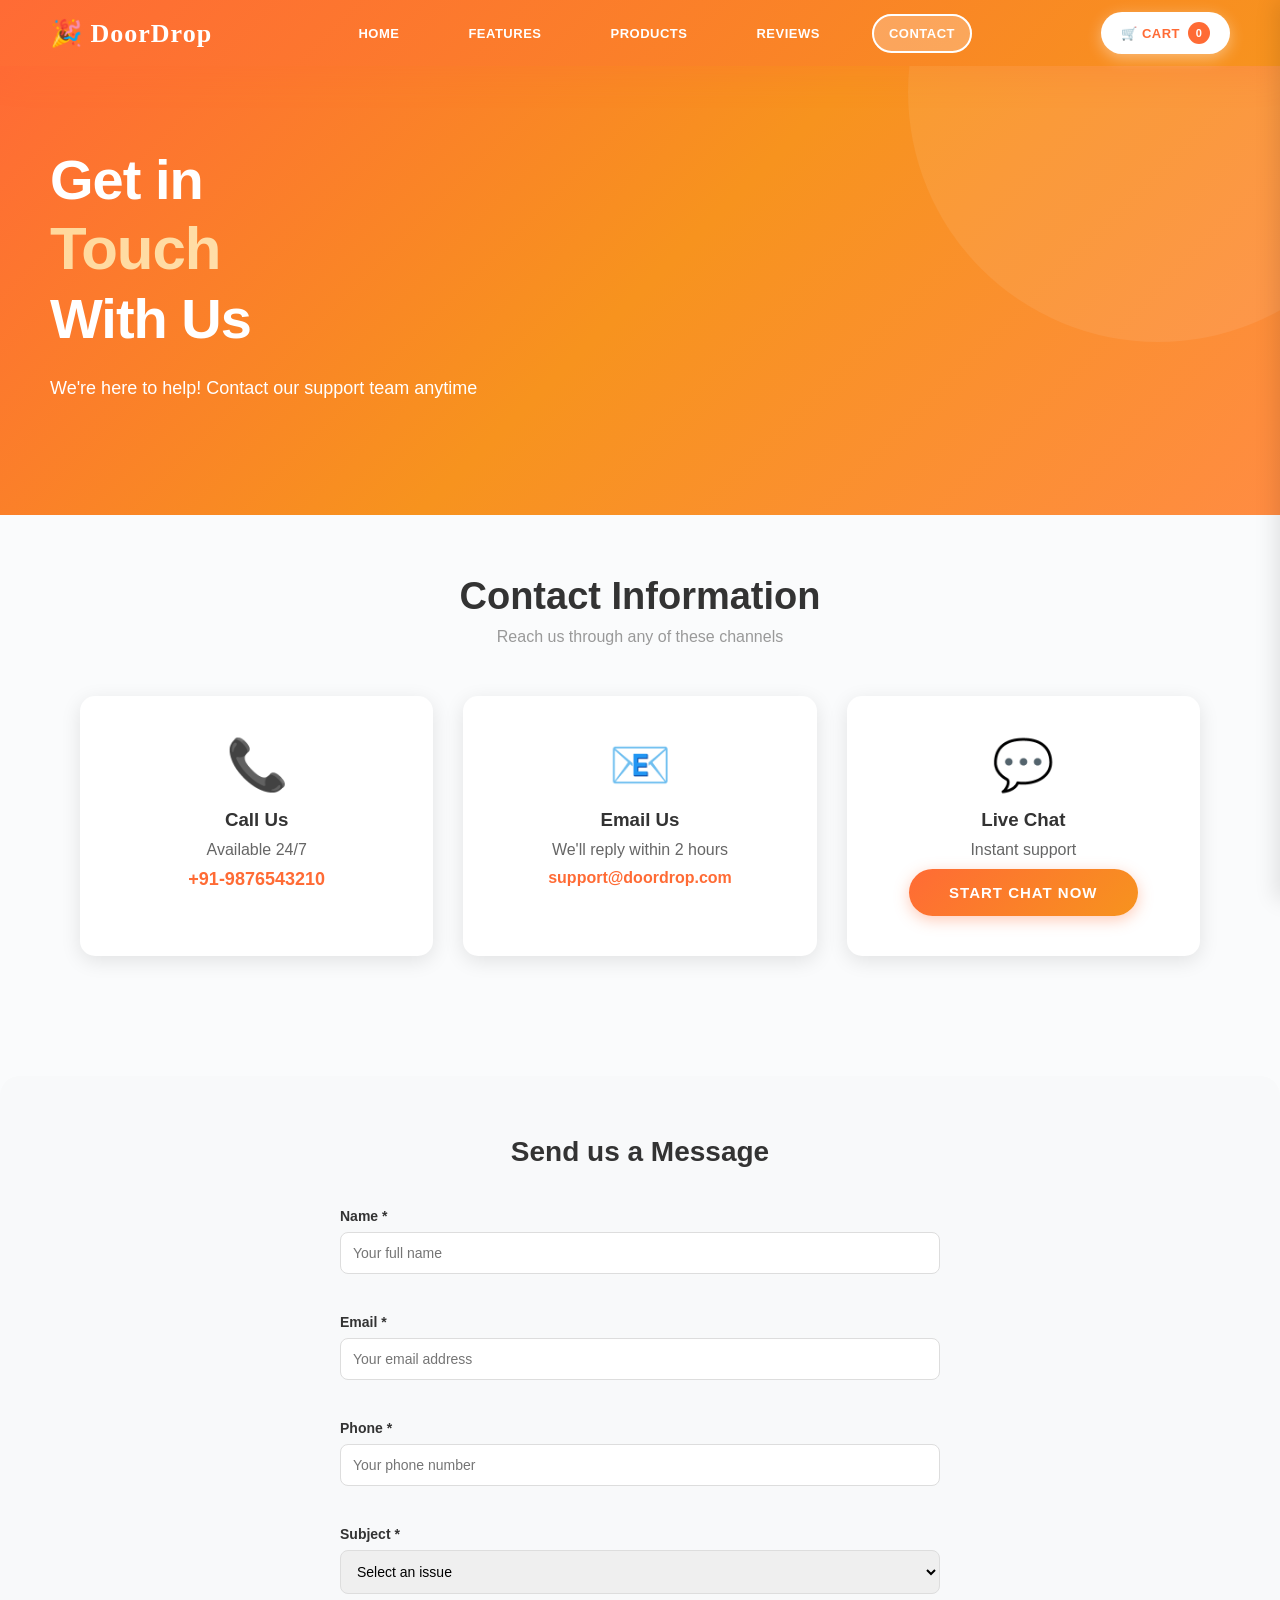
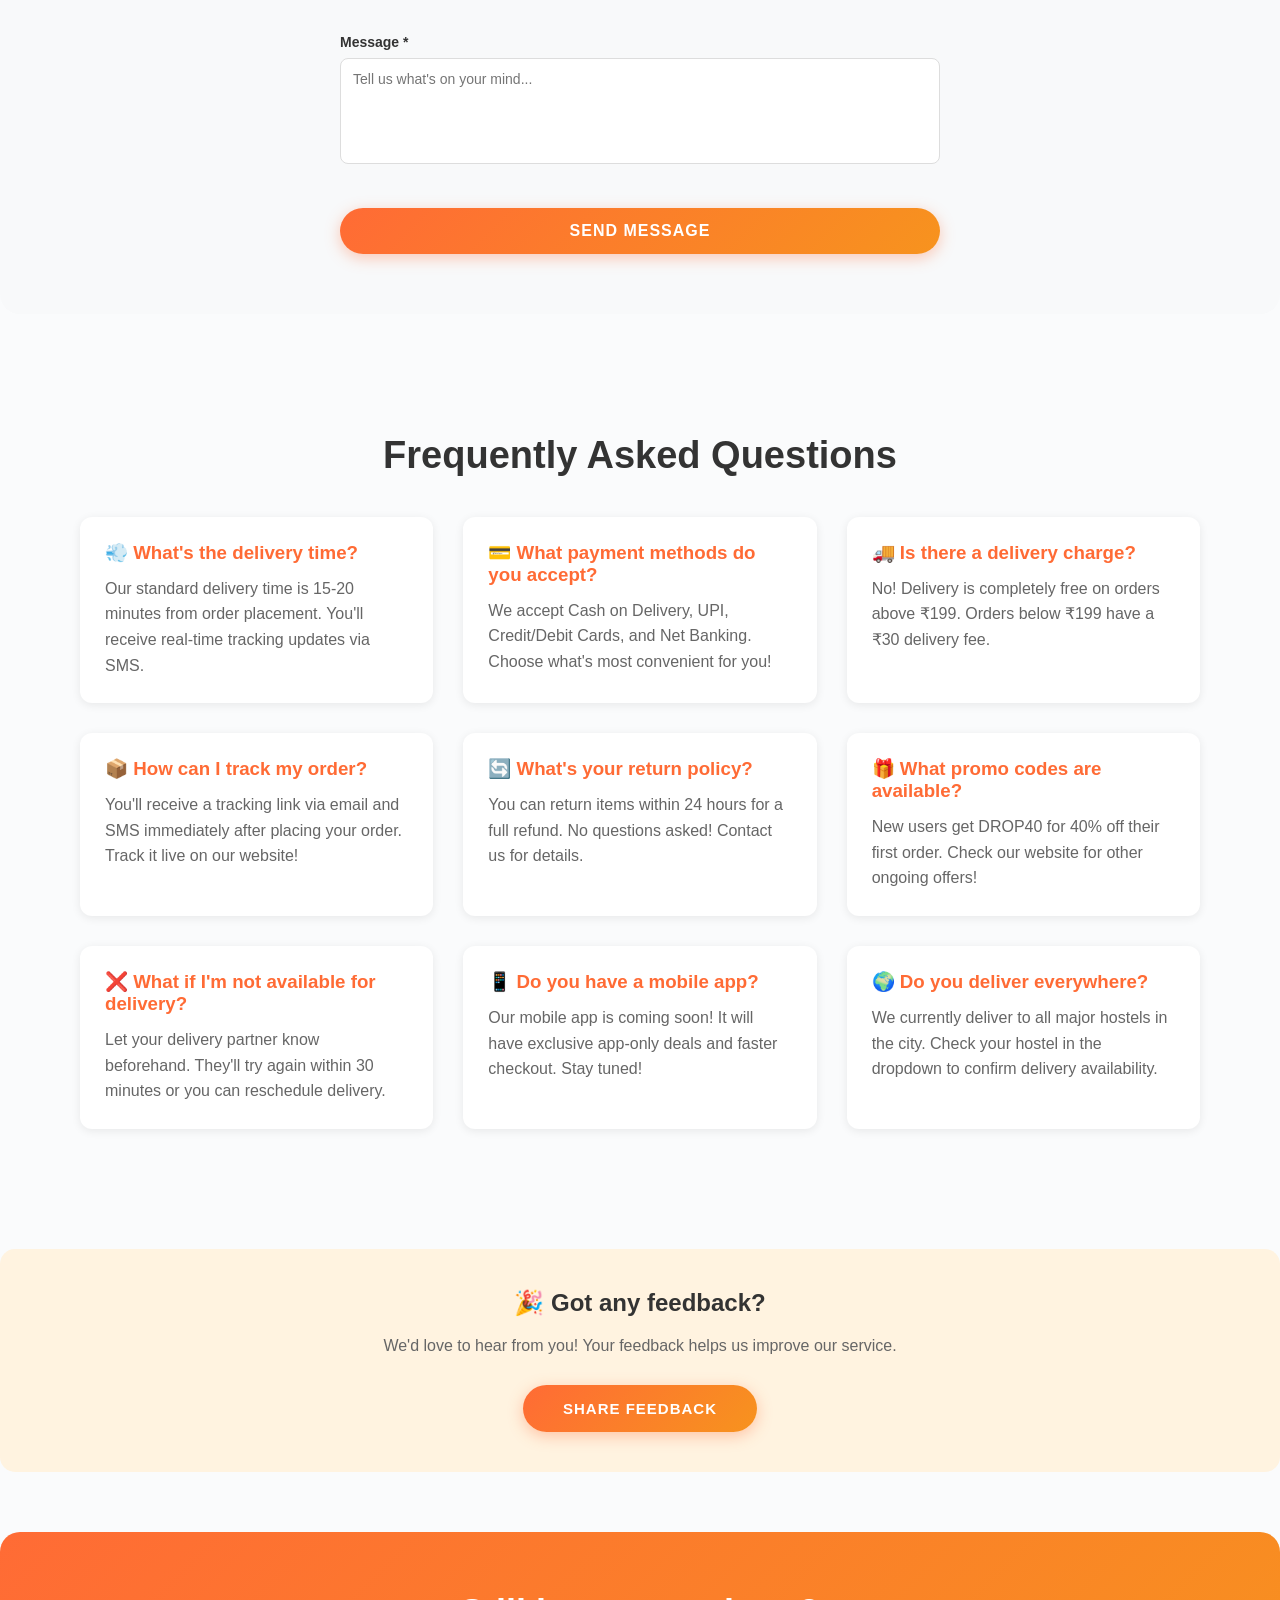
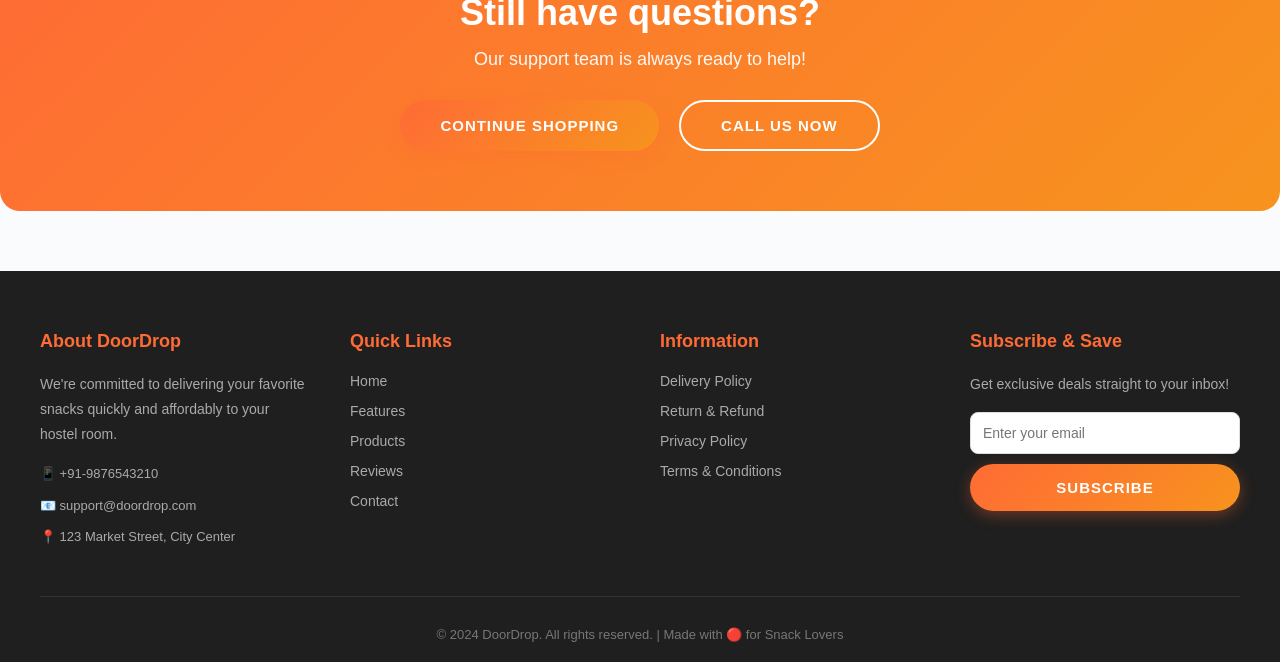
==== commit 81f9173f: "a" ====
--- a/contact.html
+++ b/contact.html
@@ -6,7 +6,6 @@
     <meta name="viewport" content="width=device-width, initial-scale=1.0">
     <title>Contact Us - DoorDrop</title>
     <link
-        href="https://fonts.googleapis.com/css2?family=Poppins:wght@300;400;500;600;700;800&family=Playfair+Display:wght@700&display=swap"
         rel="stylesheet">
     <link rel="stylesheet" href="style.css">
 </head>
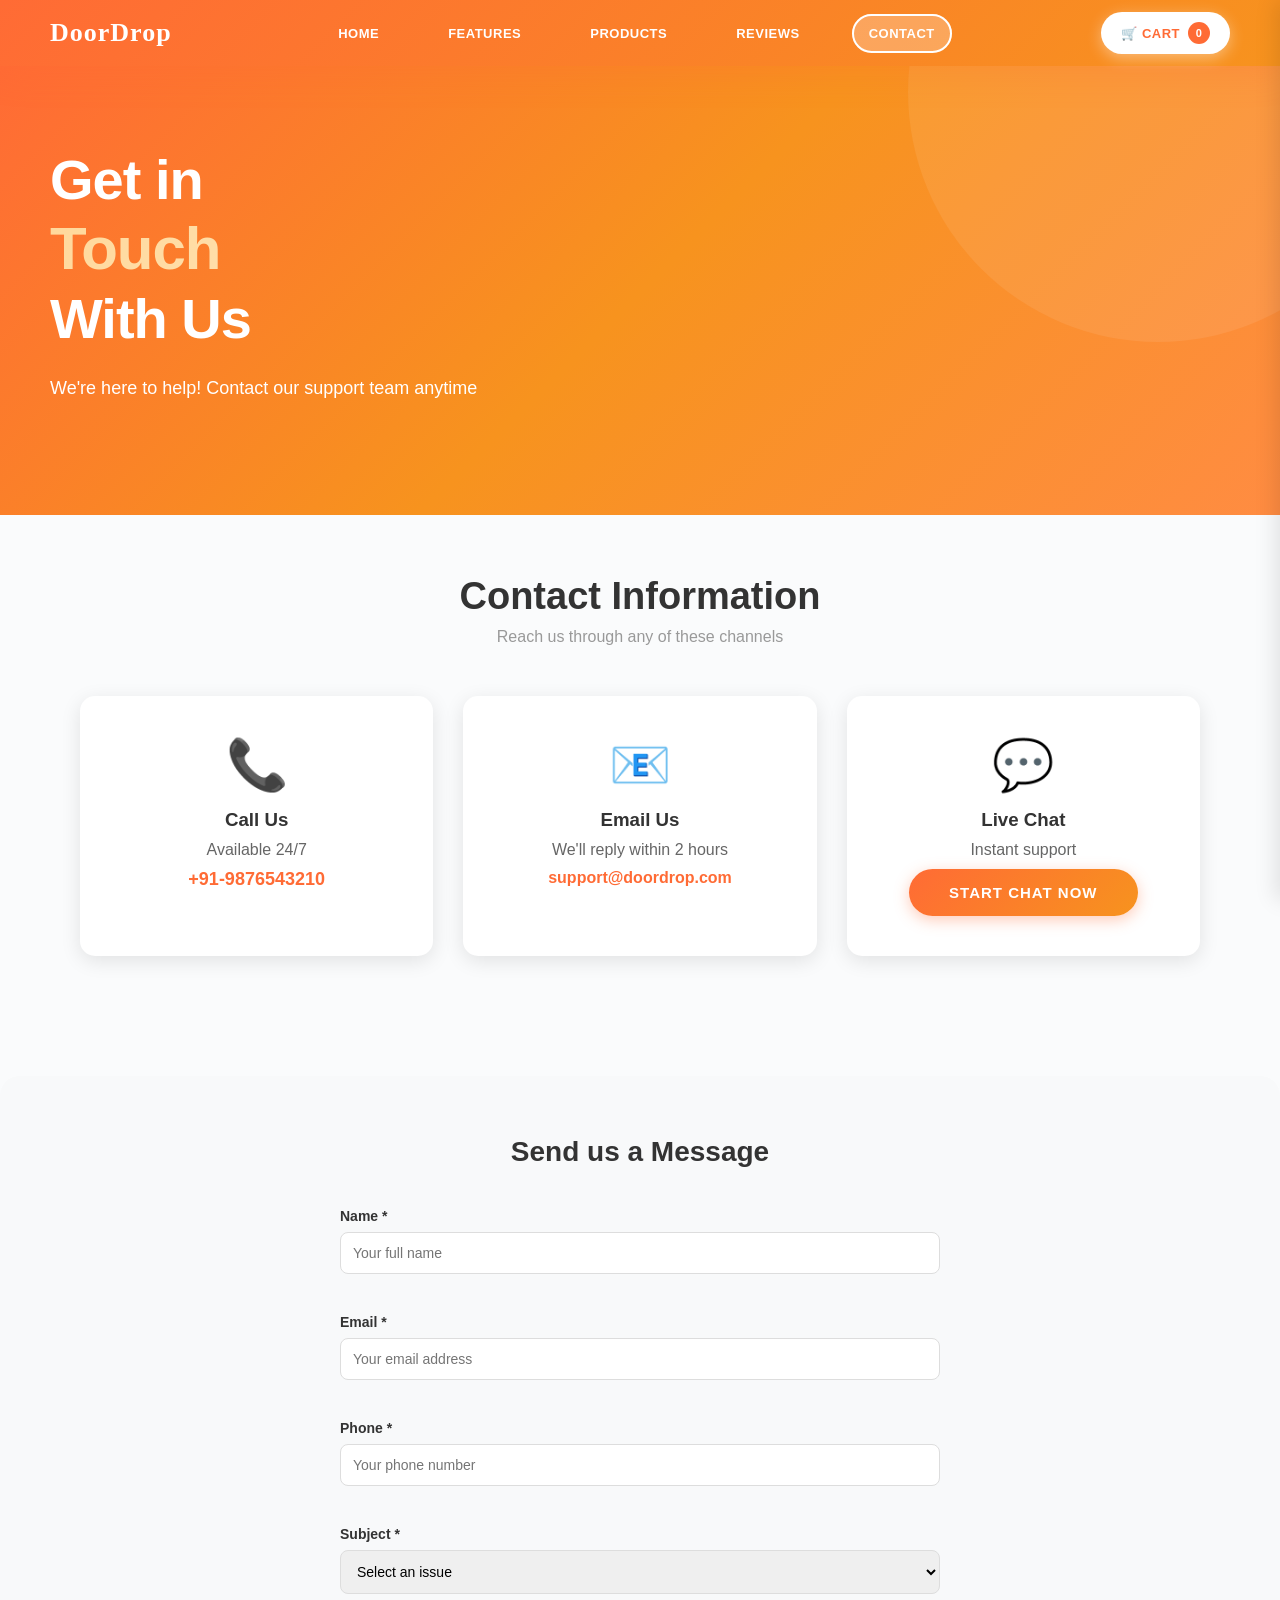
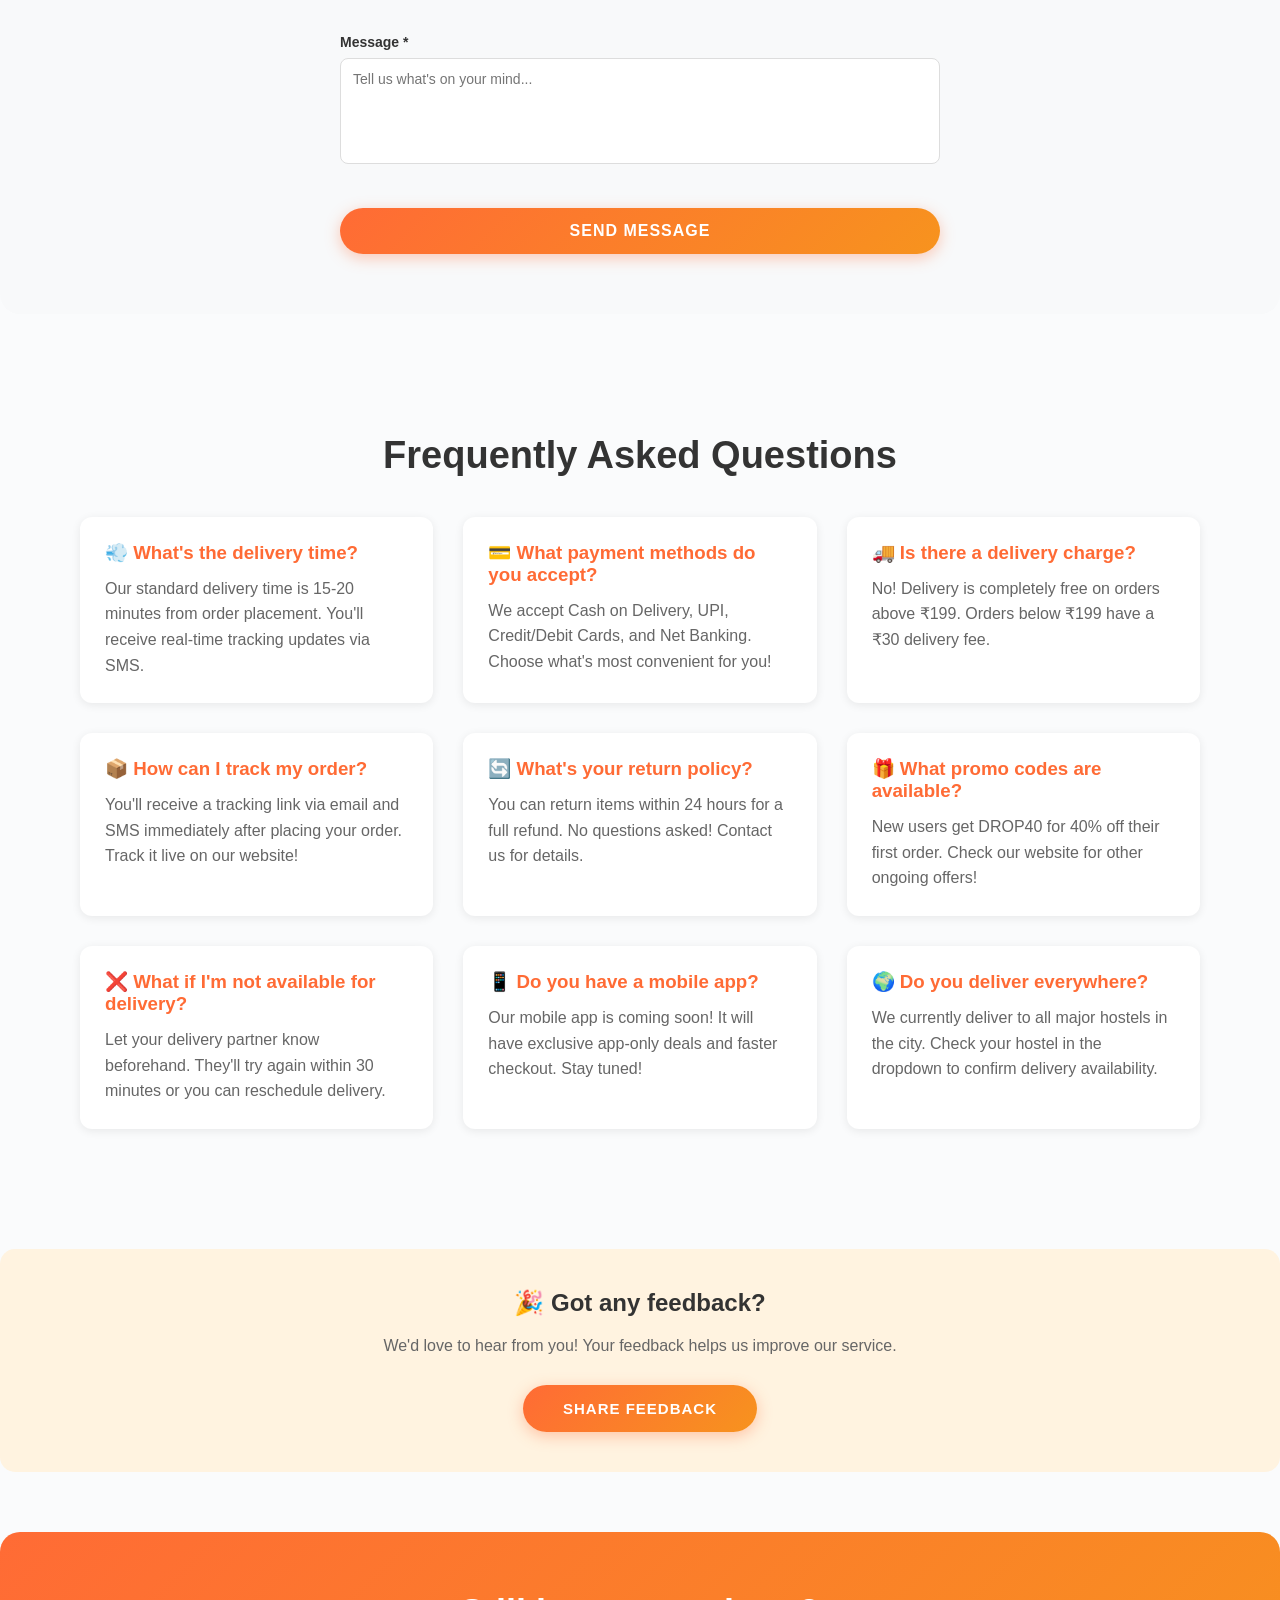
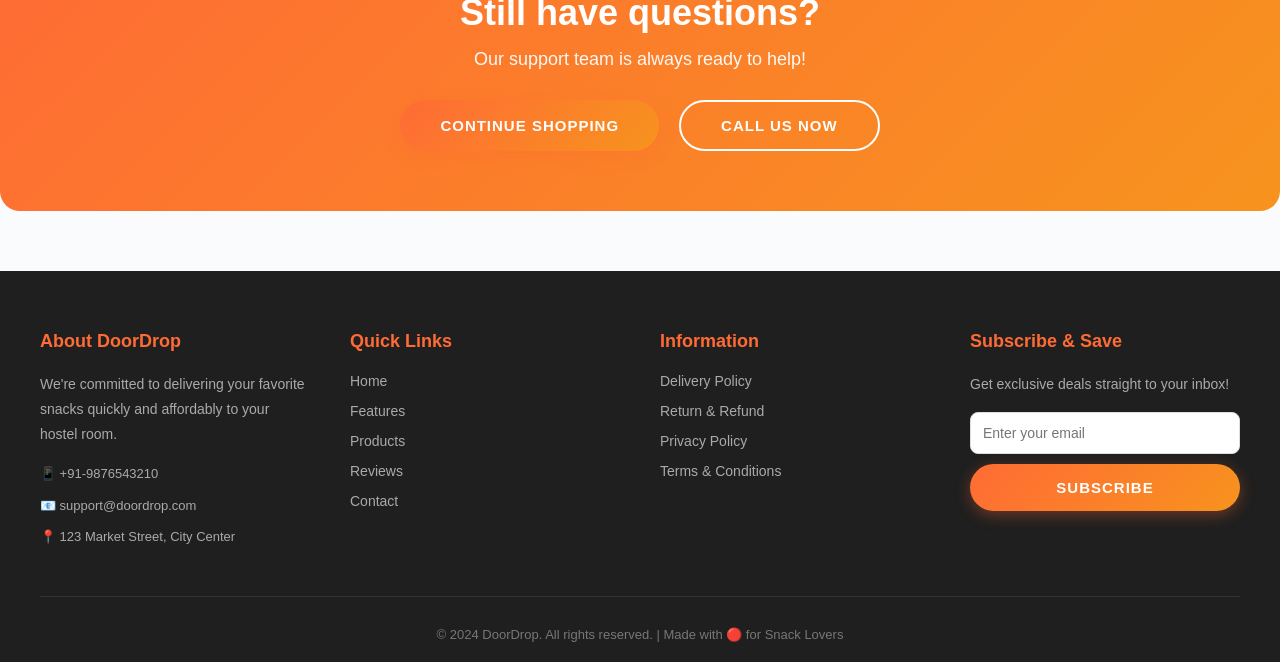
==== commit 45b17186: "remove emoji from logo and hide products page link in navbar ams un wantes emoji from logo and hide " ====
--- a/contact.html
+++ b/contact.html
@@ -14,7 +14,7 @@
 
     <nav class="navbar">
         <div class="nav-container">
-            <div class="logo" onclick="window.location.href='index.html'">🎉 Door<span>Drop</span></div>
+            <div class="logo" onclick="window.location.href='index.html'"> Door<span>Drop</span></div>
             <div class="hamburger" onclick="toggleMenu()">
                 <span></span><span></span><span></span>
             </div>
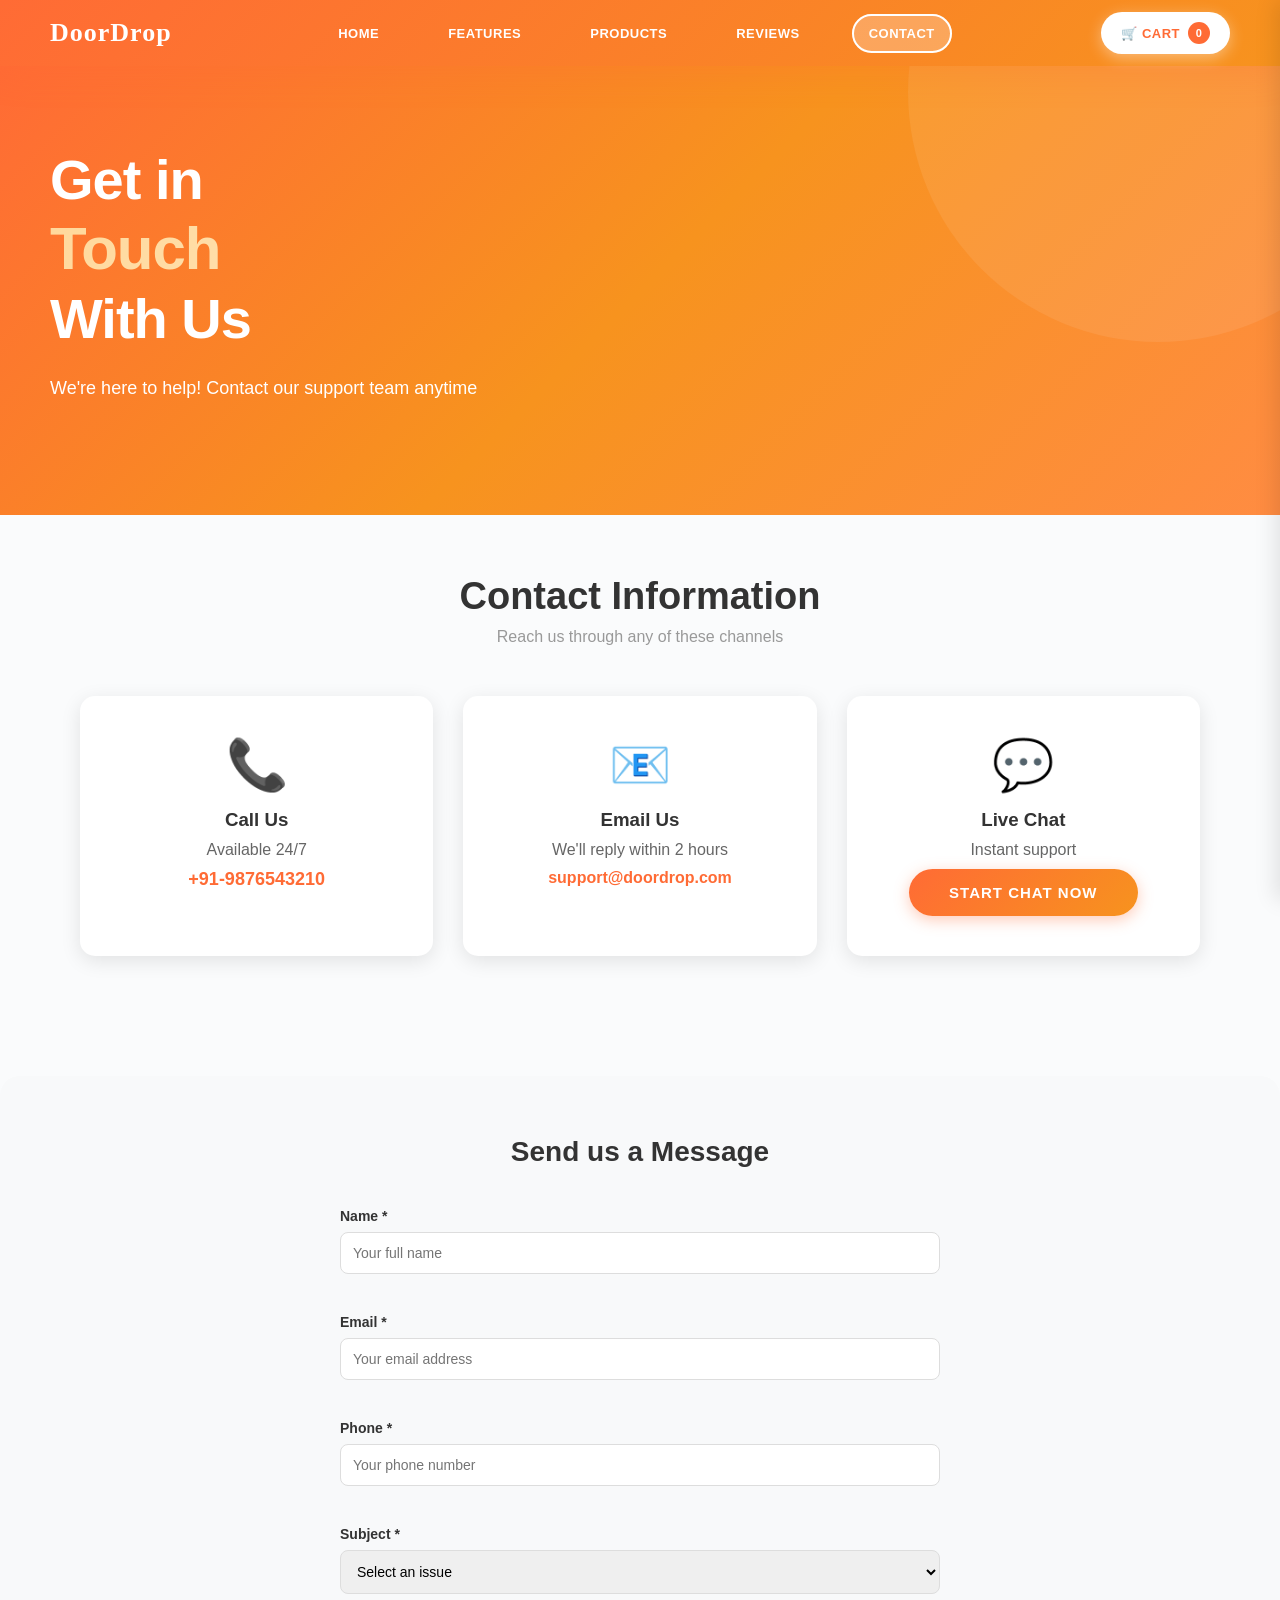
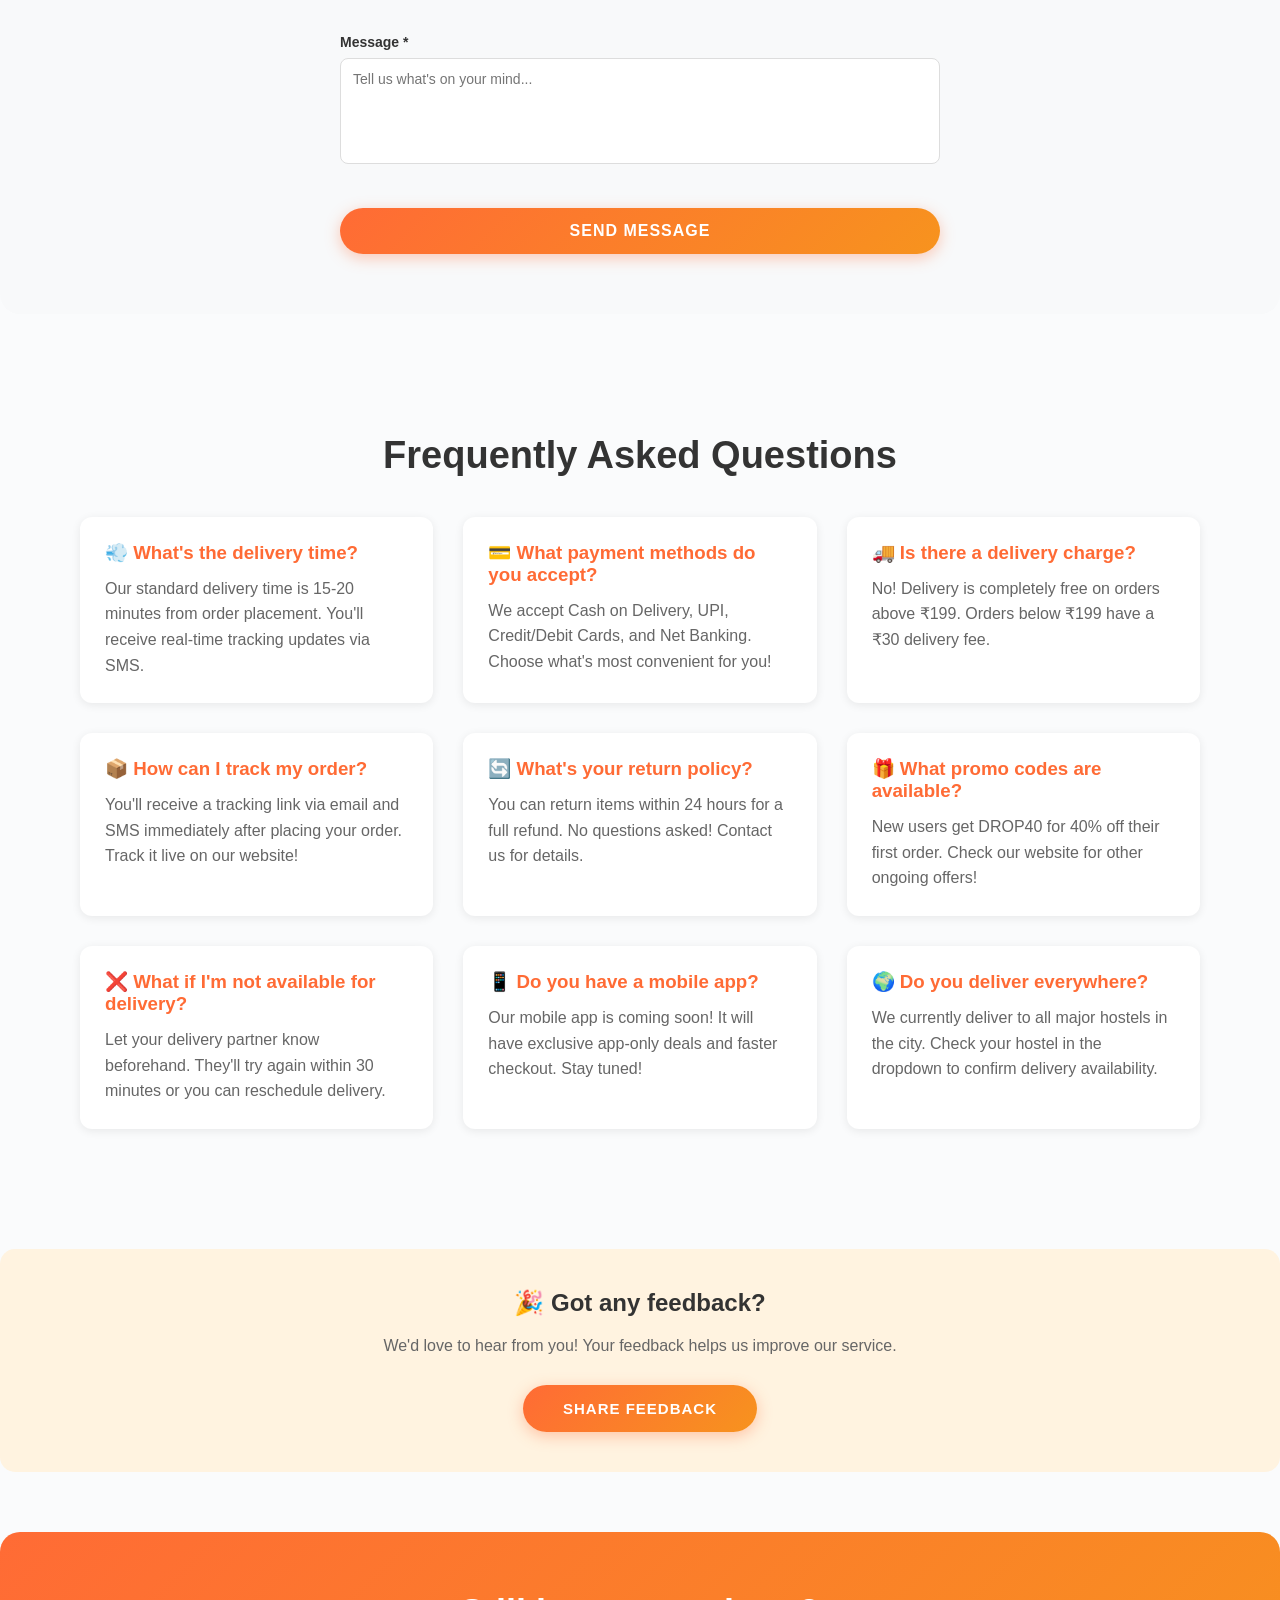
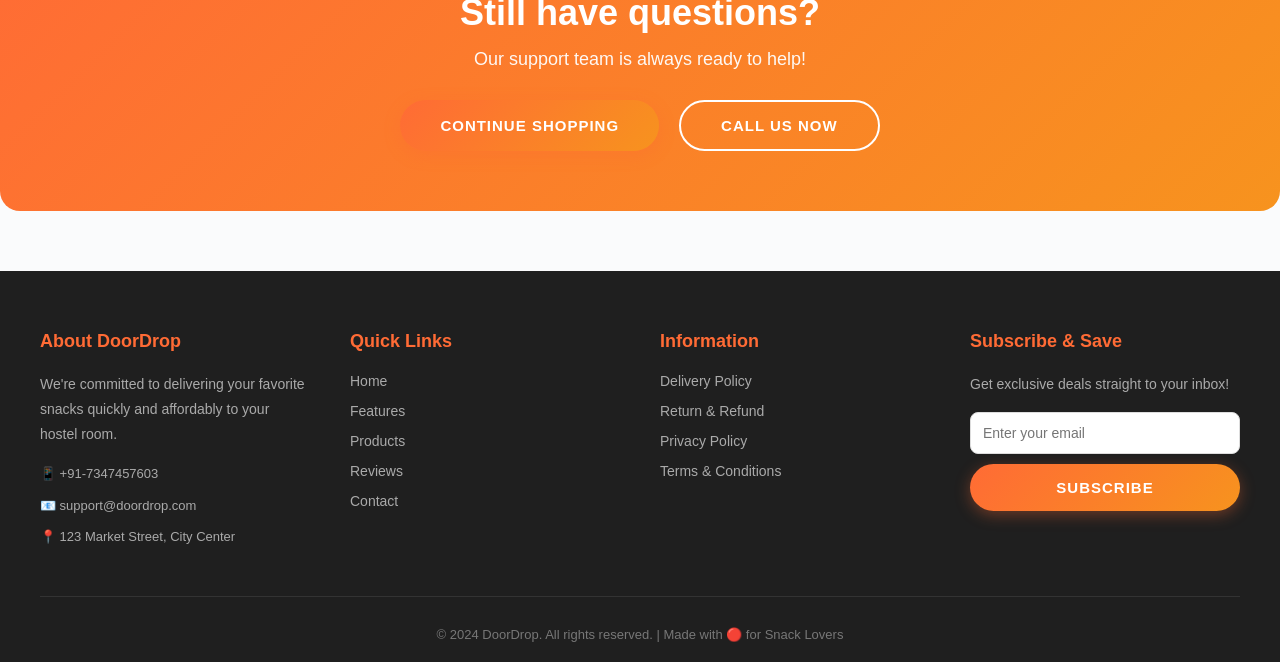
==== commit 1461aa41: "change number" ====
--- a/contact.html
+++ b/contact.html
@@ -208,7 +208,7 @@
                 <h3>About DoorDrop</h3>
                 <p>We're committed to delivering your favorite snacks quickly and affordably to your hostel room.</p>
                 <div class="contact-info">
-                    <p>📱 +91-9876543210</p>
+                    <p>📱 +91-7347457603</p>
                     <p>📧 support@doordrop.com</p>
                     <p>📍 123 Market Street, City Center</p>
                 </div>
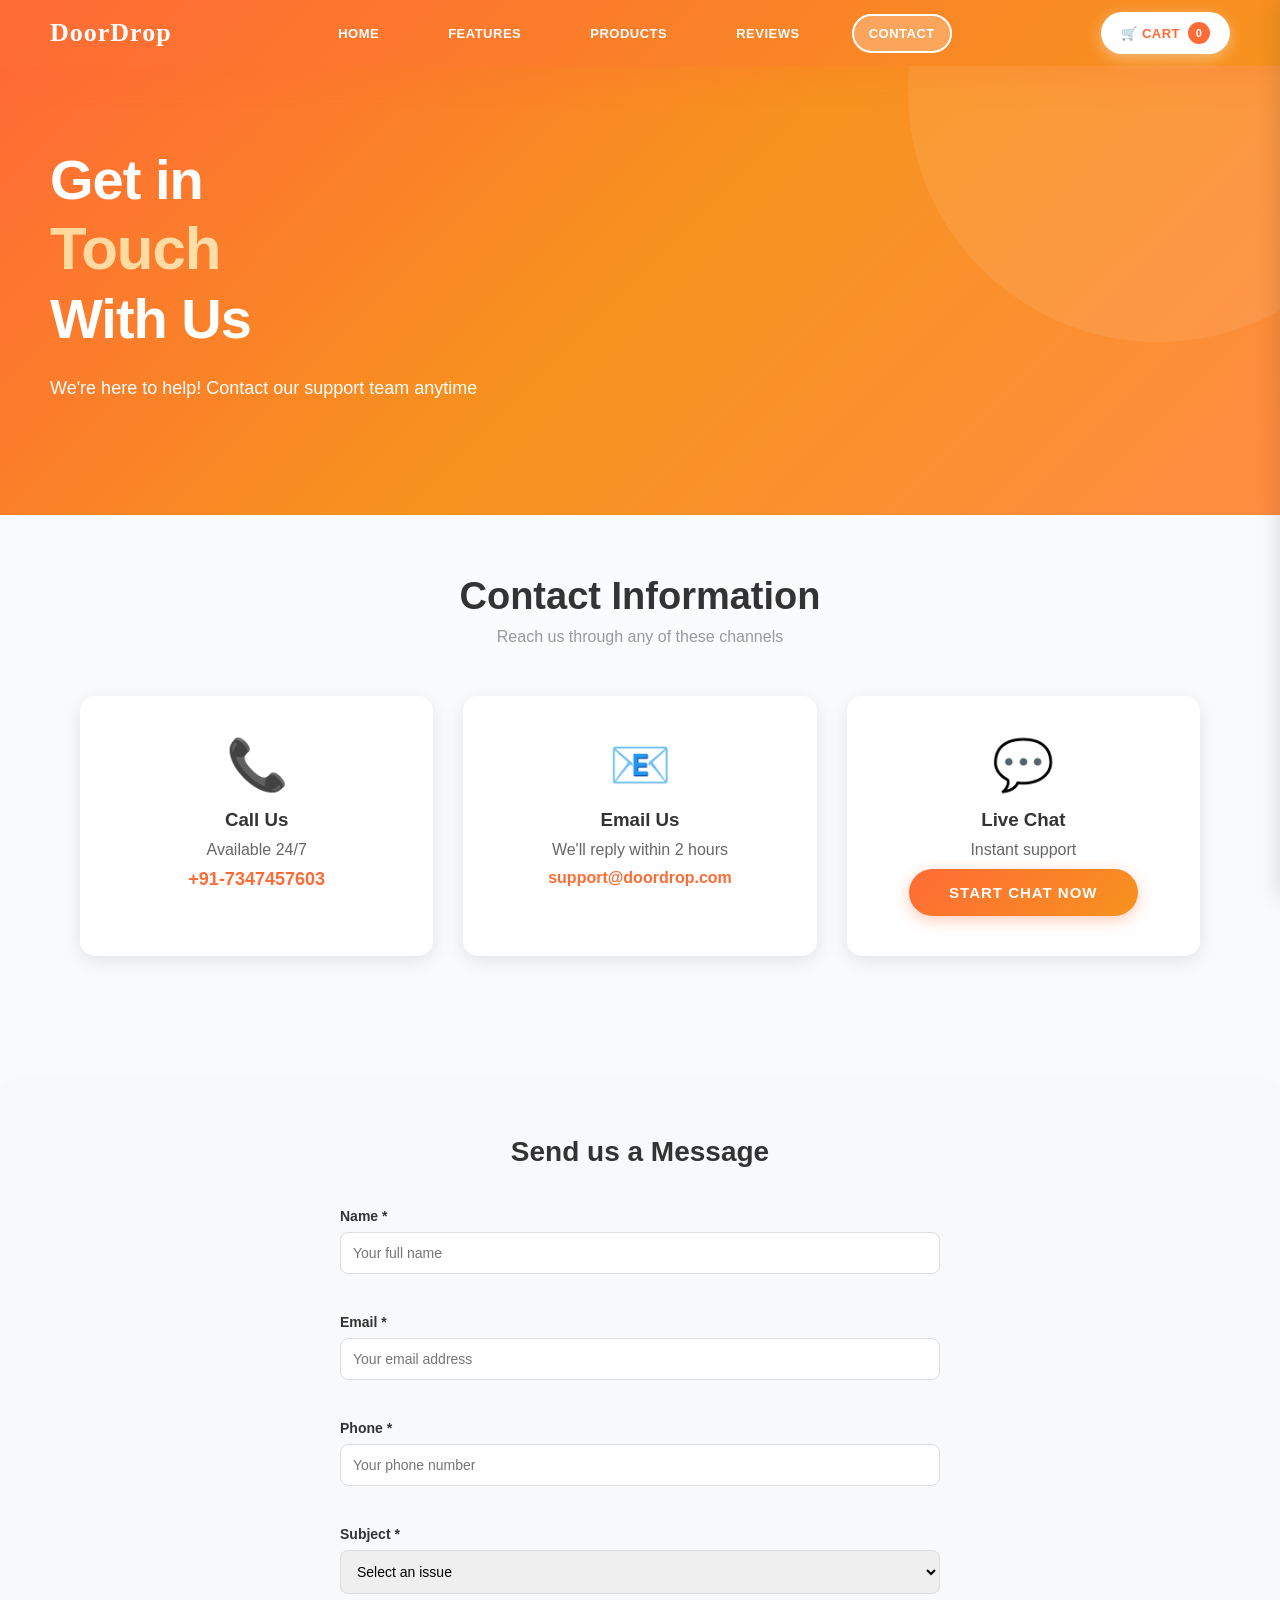
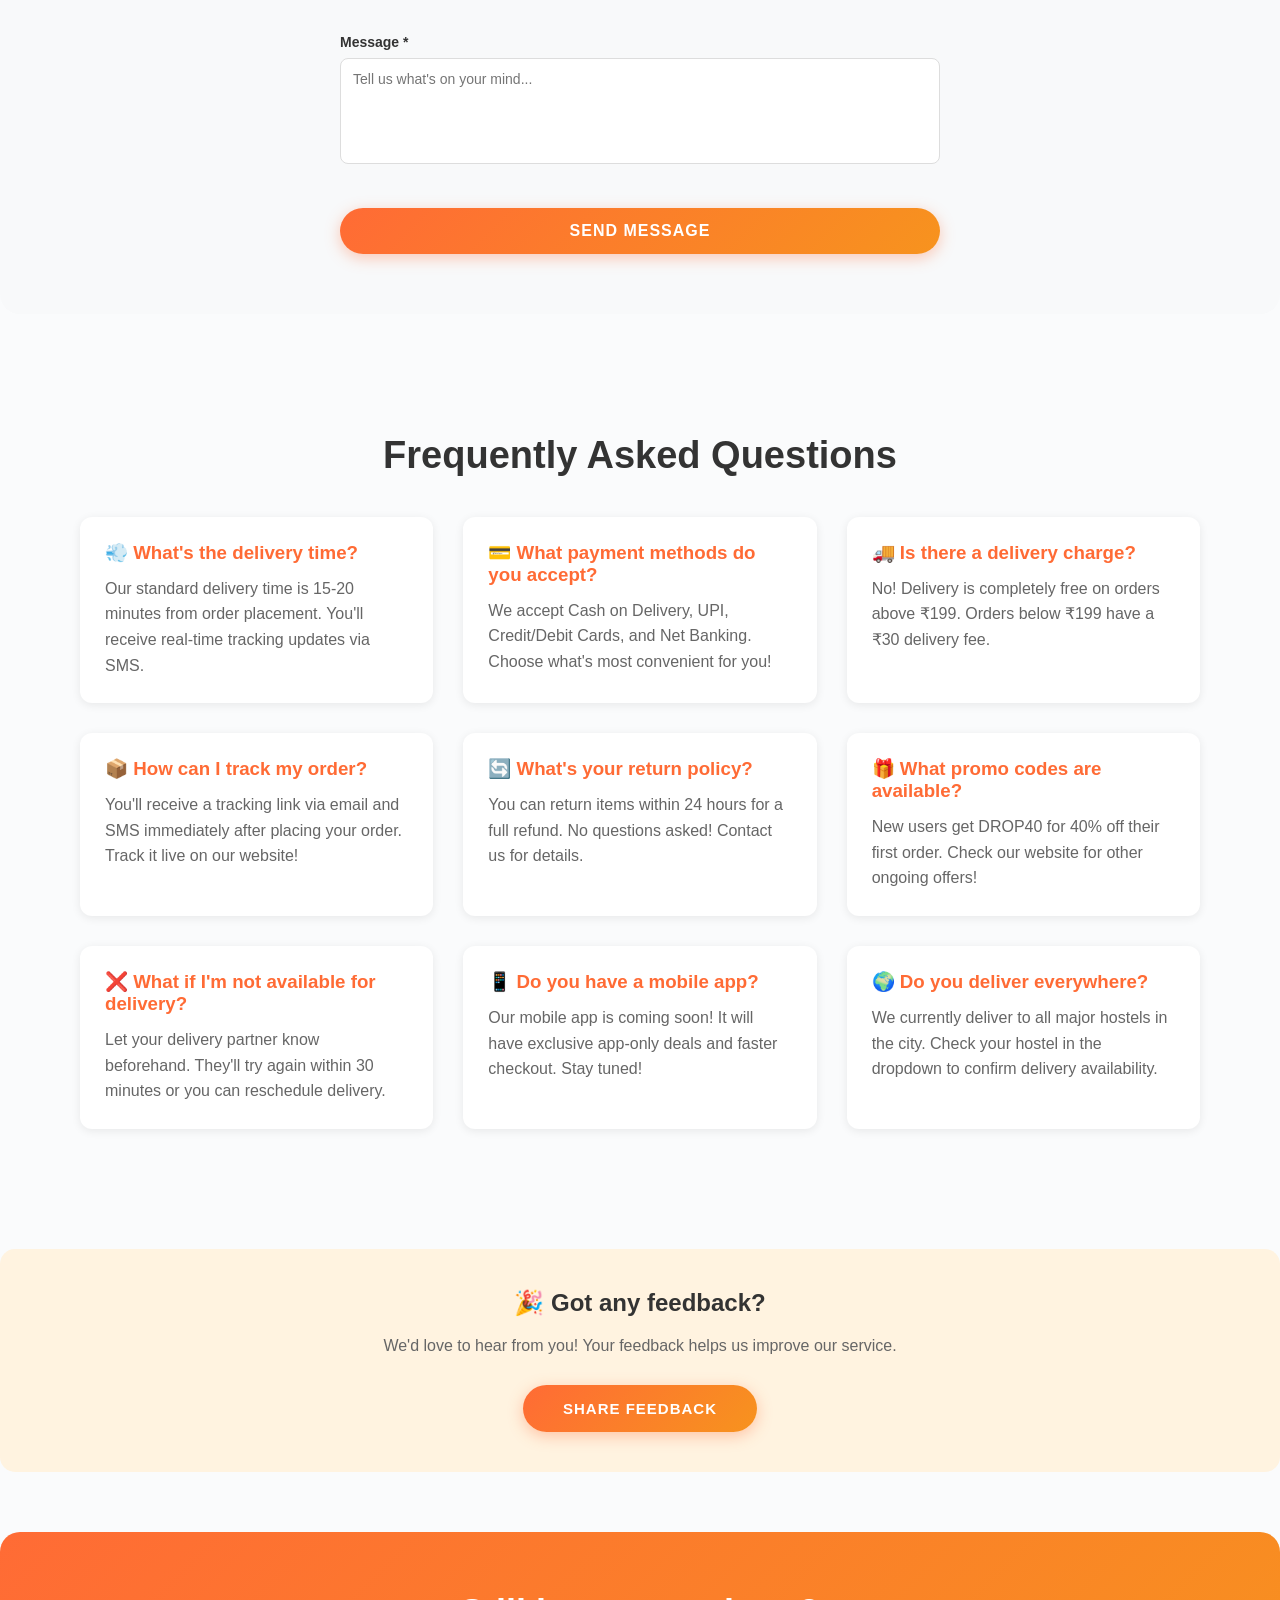
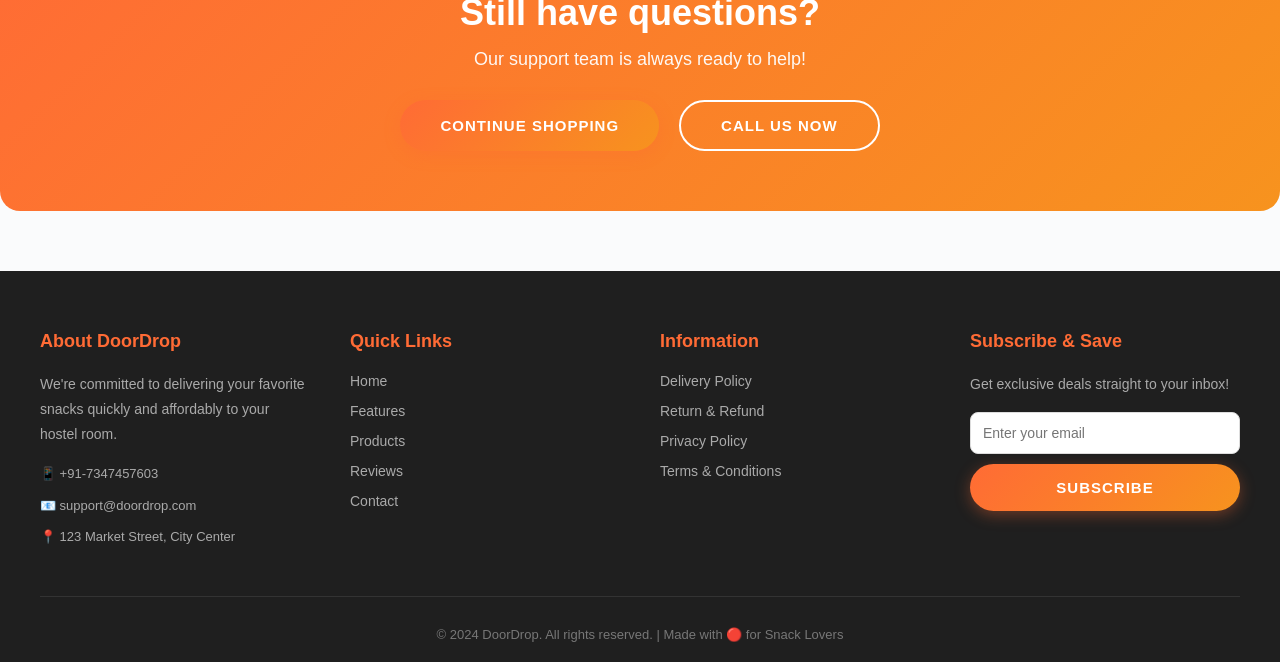
==== commit 195df9a2: "change number" ====
--- a/contact.html
+++ b/contact.html
@@ -48,7 +48,7 @@
                 <div style="font-size:50px;margin-bottom:15px;">📞</div>
                 <h3>Call Us</h3>
                 <p style="margin:10px 0;color:#666;">Available 24/7</p>
-                <p style="font-size:18px;font-weight:600;color:#ff6b35;">+91-9876543210</p>
+                <p style="font-size:18px;font-weight:600;color:#ff6b35;">+91-7347457603</p>
             </div>
 
             <div
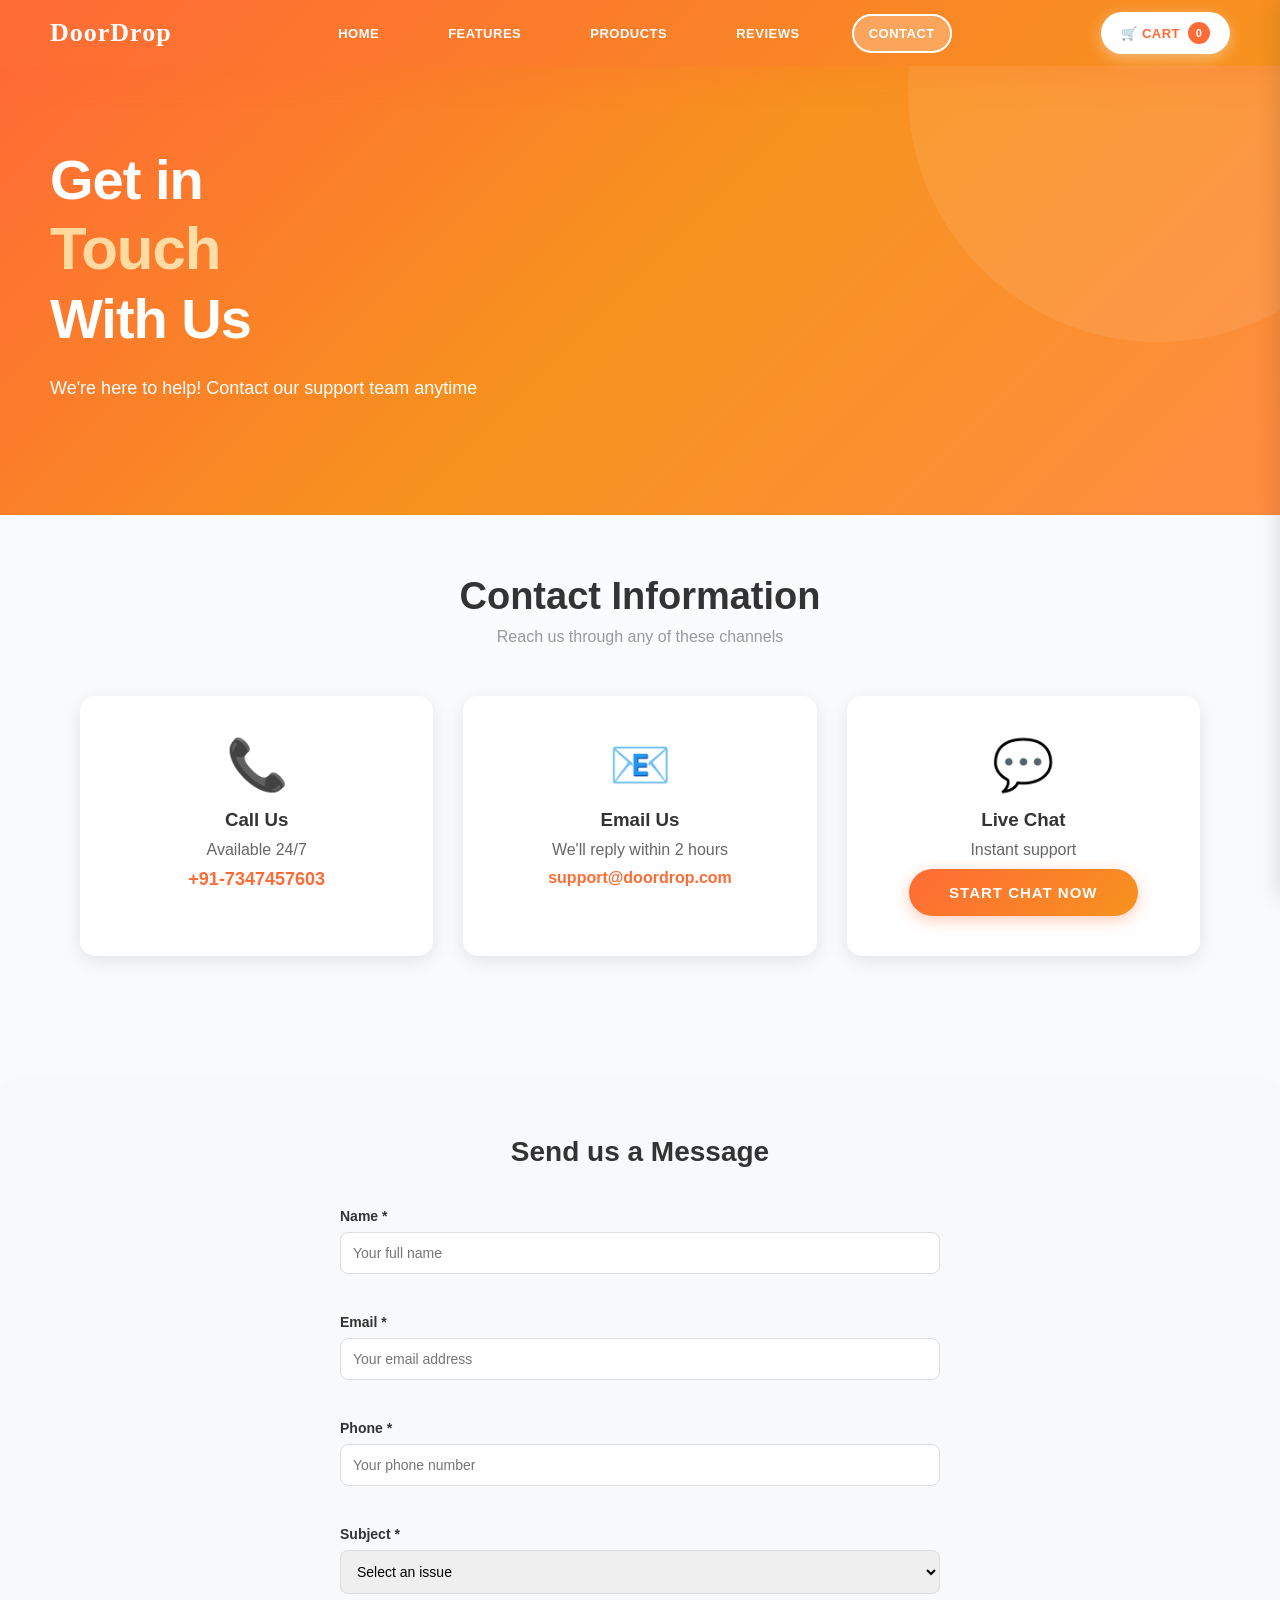
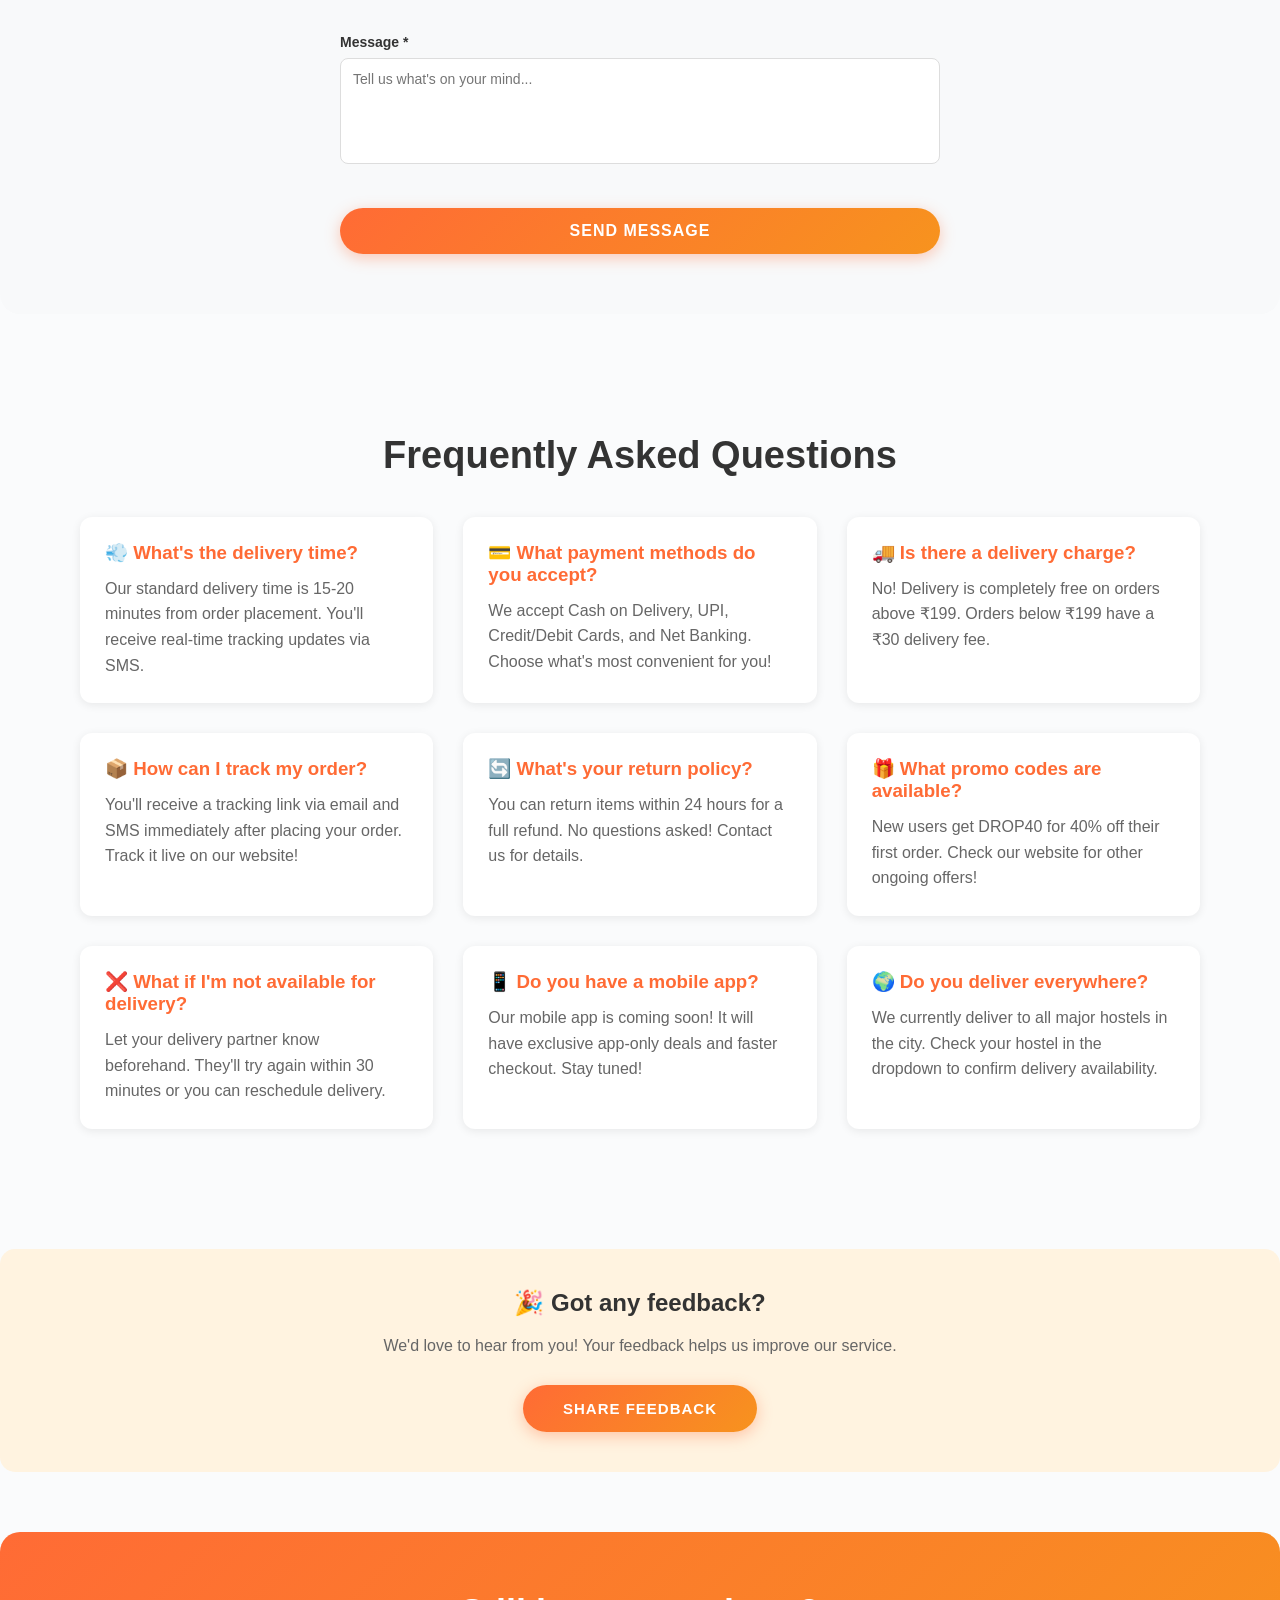
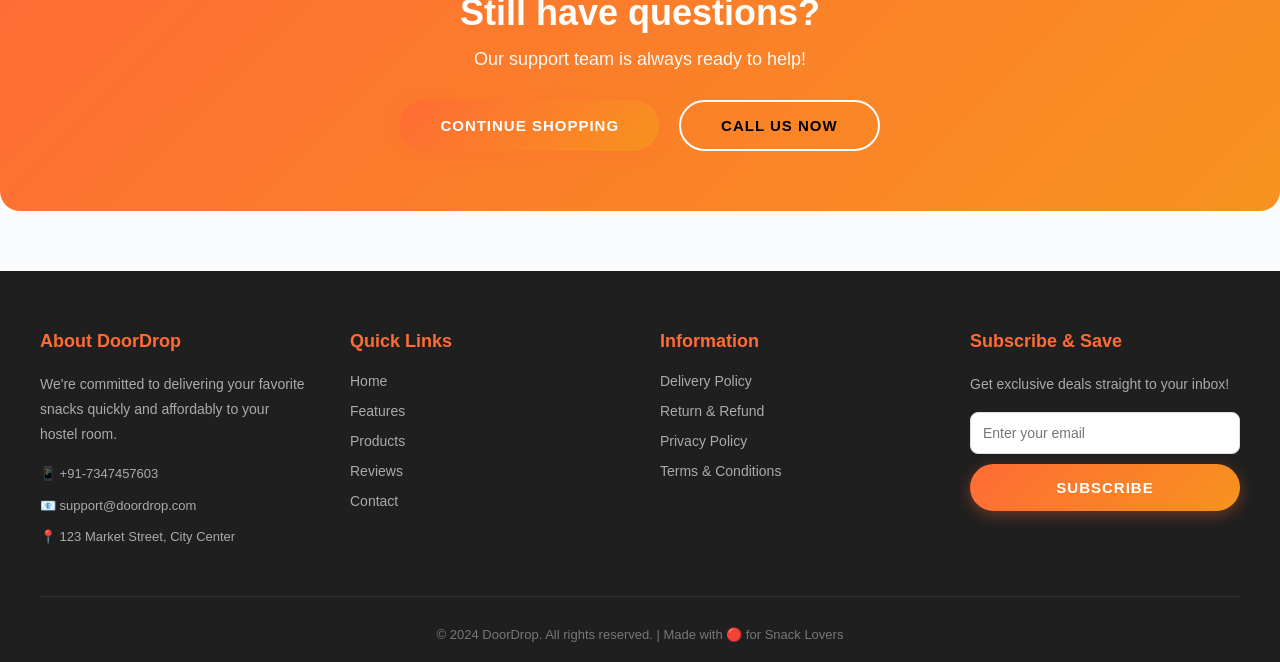
==== commit 27825f2a: "chnaging js and togle" ====
--- a/contact.html
+++ b/contact.html
@@ -15,9 +15,6 @@
     <nav class="navbar">
         <div class="nav-container">
             <div class="logo" onclick="window.location.href='index.html'"> Door<span>Drop</span></div>
-            <div class="hamburger" onclick="toggleMenu()">
-                <span></span><span></span><span></span>
-            </div>
             <ul class="nav-links" id="navLinks">
                 <li><a href="index.html">Home</a></li>
                 <li><a href="features.html">Features</a></li>
--- a/style.css
+++ b/style.css
@@ -280,7 +280,6 @@
 
 .btn-secondary {
     background: transparent;
-    color: white;
     border: 2px solid white;
 }
 
@@ -1060,7 +1059,7 @@
 
 .filter-btn.active {
     background: linear-gradient(135deg, #ff6b35, #f7931e);
-    color: white;
+    color: rgb(255, 255, 255);
 }
 
 /* ============ RESPONSIVE ============ */
@@ -1146,6 +1145,7 @@
     .btn-primary,
     .btn-secondary {
         width: 100%;
+        
     }
 
     .features-preview {
